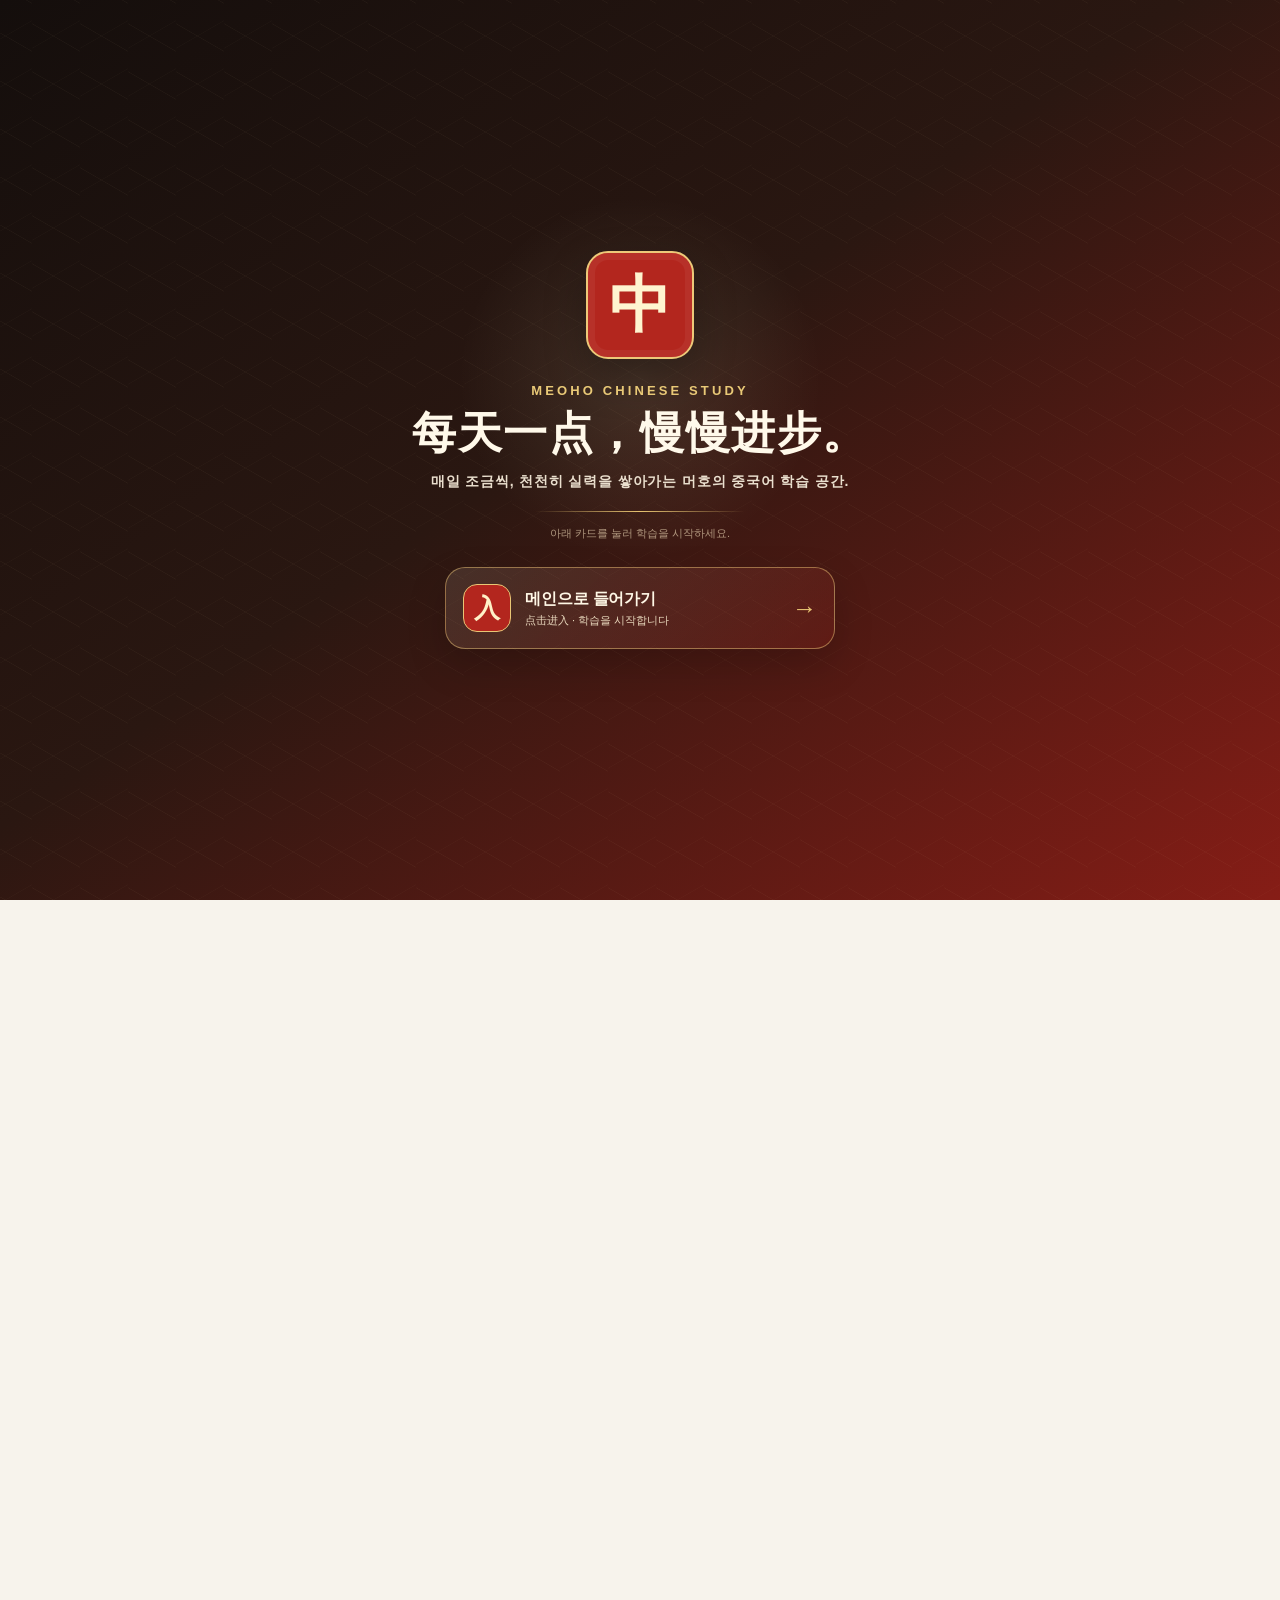
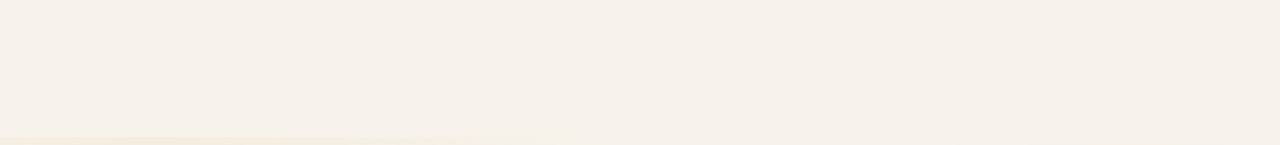
==== index.html @ 30296a80 "Add files via upload" ====
<!DOCTYPE html>
<html lang="ko">
<head>
<meta charset="UTF-8"><meta name="viewport" content="width=device-width,initial-scale=1">
<title>머호의 중국어 공부</title><style>

:root{
  --bg:#f7f8fc;
  --card:#ffffff;
  --text:#191d28;
  --muted:#737b8c;
  --border:#e7eaf1;
  --accent:#4568f2;
  --accent-soft:#eef2ff;
  --shadow:0 16px 45px rgba(34,45,85,.08);
}
*{box-sizing:border-box}
html{scroll-behavior:smooth}
body{
  margin:0;
  font-family:Inter,Pretendard,"Noto Sans KR","Apple SD Gothic Neo",Arial,sans-serif;
  background:var(--bg);
  color:var(--text);
}
a{text-decoration:none;color:inherit}
button,select,input{font:inherit}
button{cursor:pointer}
.shell{max-width:1060px;margin:0 auto;padding:34px 22px 70px}
.topnav{
  display:flex;align-items:center;justify-content:space-between;
  margin-bottom:34px;
}
.brand{
  font-size:18px;font-weight:900;letter-spacing:-.02em;
  display:flex;align-items:center;gap:10px;
}
.brand-mark{
  width:38px;height:38px;border-radius:12px;background:var(--accent);
  color:white;display:flex;align-items:center;justify-content:center;
  font-size:21px;font-weight:900;
}
.nav-home{
  border:1px solid var(--border);background:#fff;padding:10px 14px;border-radius:12px;
  font-weight:700;color:#4e5667;
}
.eyebrow{
  margin:0 0 10px;color:var(--accent);font-weight:900;font-size:12px;letter-spacing:.13em;
}
h1,h2,h3,p{word-break:keep-all}
.page-title{font-size:36px;margin:0 0 8px;letter-spacing:-.04em}
.page-sub{color:var(--muted);margin:0;line-height:1.65}

/* HOME */
.home-shell{min-height:100vh;display:flex;flex-direction:column}
.home-main{flex:1;display:flex;align-items:center}
.hero-wrap{width:100%}
.hero{
  position:relative;overflow:hidden;
  background:linear-gradient(135deg,#151a2d 0%,#25345e 62%,#4568f2 100%);
  color:#fff;border-radius:32px;padding:54px 52px;box-shadow:var(--shadow);
  margin-bottom:22px;
}
.hero:after{
  content:"学";position:absolute;right:38px;bottom:-70px;
  font-size:250px;font-family:serif;font-weight:800;opacity:.08;
}
.hero .eyebrow{color:#bfcaff}
.hero h1{font-size:48px;letter-spacing:-.05em;margin:0 0 16px;position:relative;z-index:1}
.hero p{margin:0;color:#d9def0;font-size:17px;line-height:1.7;position:relative;z-index:1}
.hero-stats{
  margin-top:28px;display:flex;gap:12px;flex-wrap:wrap;position:relative;z-index:1;
}
.stat-pill{
  background:rgba(255,255,255,.11);border:1px solid rgba(255,255,255,.15);
  border-radius:999px;padding:10px 15px;font-size:14px;
}
.stat-pill strong{font-size:16px;margin-right:4px}
.menu-grid{display:grid;grid-template-columns:repeat(2,1fr);gap:16px}
.home-card{
  background:#fff;border:1px solid var(--border);border-radius:24px;
  padding:26px;min-height:220px;display:flex;flex-direction:column;
  box-shadow:0 8px 28px rgba(34,45,85,.045);
  transition:.18s ease;
}
.home-card:hover{transform:translateY(-4px);box-shadow:0 16px 38px rgba(34,45,85,.09);border-color:#dbe1fa}
.card-icon{
  width:54px;height:54px;border-radius:16px;background:var(--accent-soft);
  color:var(--accent);display:flex;align-items:center;justify-content:center;
  font-size:27px;font-weight:900;margin-bottom:22px;
}
.home-card h2{font-size:22px;margin:0 0 9px;letter-spacing:-.03em}
.home-card p{font-size:14px;line-height:1.65;color:var(--muted);margin:0}
.card-foot{margin-top:auto;padding-top:20px;display:flex;align-items:center;justify-content:space-between;font-weight:800}
.card-foot span:last-child{font-size:21px;color:#9ba3b5}

/* STUDY */
.page-head{
  display:flex;justify-content:space-between;gap:18px;align-items:flex-start;margin-bottom:22px;
}
.ghost{border:1px solid var(--border);background:#fff;border-radius:12px;padding:10px 14px;color:#4d5566}
.stats{display:grid;grid-template-columns:repeat(4,1fr);gap:12px;margin-bottom:18px}
.stats div{background:#fff;border:1px solid var(--border);border-radius:17px;padding:18px;text-align:center}
.stats strong{display:block;font-size:25px}.stats span{font-size:13px;color:var(--muted)}
.study-panel{background:#fff;border:1px solid var(--border);border-radius:24px;padding:22px;box-shadow:var(--shadow)}
.topline{display:flex;justify-content:space-between;align-items:center;color:var(--muted);font-size:14px}
.controls{display:flex;gap:10px}
select{border:1px solid var(--border);background:#fff;border-radius:12px;padding:9px 12px;color:#4d5566}
.card{
  min-height:350px;margin:20px 0;background:linear-gradient(180deg,#fbfcff,#f5f7ff);
  border:1px solid #e5e9ff;border-radius:22px;padding:42px 20px;text-align:center;
  display:flex;flex-direction:column;align-items:center;justify-content:center;gap:16px
}
.hanzi{font-size:68px;font-weight:900;letter-spacing:.03em}
.pinyin{font-size:27px;color:var(--accent);font-weight:800}
.meaning{font-size:23px;font-weight:700}
.hidden{visibility:hidden}
.reveal{border:0;background:var(--accent-soft);color:var(--accent);border-radius:999px;padding:9px 15px;font-weight:800}
.voice-hint{font-size:12px;color:var(--muted);margin-top:-8px}
.rating{display:grid;grid-template-columns:repeat(3,1fr);gap:10px;margin-bottom:12px}
.rate{border:0;border-radius:14px;padding:14px;font-weight:900}
.unknown{background:#fff0f0;color:#c74242}.unsure{background:#fff7df;color:#9a6900}.known{background:#eaf8ef;color:#27814a}
.nav{display:grid;grid-template-columns:1fr 1fr;gap:10px}
.nav button{border:1px solid var(--border);background:#fff;border-radius:14px;padding:13px;font-weight:800}
.list-section,.wrong-section{margin-top:28px}
.list-header,.wrong-header{display:flex;justify-content:space-between;align-items:center;gap:16px;margin-bottom:13px}
.list-header h2,.wrong-header h2{margin:0}
.list-header input{width:300px;max-width:100%;border:1px solid var(--border);border-radius:12px;padding:11px 13px;background:#fff}
.word-list{display:grid;grid-template-columns:repeat(2,1fr);gap:10px}
.word-item{background:#fff;border:1px solid var(--border);border-radius:14px;padding:14px 16px;display:grid;grid-template-columns:100px 1fr auto;gap:12px;align-items:center}
.word-item .hz{font-size:22px;font-weight:900}.word-item .py{color:var(--accent);font-size:14px}.word-item .mn{color:#50586a;font-size:14px;margin-top:3px}
.badge{font-size:12px;padding:5px 8px;border-radius:999px;background:#f0f2f6;color:#6e7584}

/* WRONG */
.wrong-section{background:#fff;border:1px solid var(--border);border-radius:22px;padding:22px;box-shadow:var(--shadow)}
.wrong-header p{margin:5px 0 0;color:var(--muted);font-size:14px}
.wrong-count{background:#fff0f0;color:#c74242;border-radius:999px;padding:7px 11px;font-size:13px;font-weight:900}
.wrong-add{display:grid;grid-template-columns:1fr 1fr 1.2fr auto;gap:10px;margin-bottom:16px}
.wrong-add input{border:1px solid var(--border);border-radius:12px;padding:11px 12px;background:#fff;min-width:0}
.wrong-add button{border:0;background:var(--accent);color:#fff;border-radius:12px;padding:11px 14px;font-weight:900}
.wrong-list{display:grid;gap:10px}
.wrong-item{border:1px solid var(--border);border-radius:14px;padding:14px 16px;display:grid;grid-template-columns:110px 1fr auto;gap:12px;align-items:center}
.wrong-item .hz{font-size:24px;font-weight:900}.wrong-item .py{color:var(--accent);font-size:14px;font-weight:800}.wrong-item .mn{color:#50586a;font-size:14px;margin-top:3px}
.wrong-actions{display:flex;gap:8px;flex-wrap:wrap;justify-content:flex-end}
.wrong-actions button{border:1px solid var(--border);background:#fff;border-radius:10px;padding:8px 10px;font-size:13px;font-weight:800}
.wrong-actions .learned{background:#eaf8ef;color:#27814a;border-color:#d6efdf}
.wrong-actions .edit{background:#eef2ff;color:var(--accent);border-color:#dfe5ff}
.wrong-actions .delete{background:#fff0f0;color:#c74242;border-color:#f4dada}
.wrong-empty{text-align:center;color:var(--muted);padding:34px 12px;border:1px dashed var(--border);border-radius:14px}

/* SENTENCE */
.coming{
  background:#fff;border:1px solid var(--border);border-radius:26px;padding:70px 25px;text-align:center;box-shadow:var(--shadow)
}
.coming-icon{width:84px;height:84px;border-radius:24px;background:var(--accent-soft);color:var(--accent);display:flex;align-items:center;justify-content:center;font-size:42px;font-weight:900;margin:0 auto 18px}
.coming h2{font-size:25px;margin:0 0 10px}.coming p{margin:0;color:var(--muted);line-height:1.7}

@media(max-width:760px){
  .shell{padding:22px 14px 50px}
  .hero{padding:38px 26px;border-radius:26px}.hero h1{font-size:38px}
  .menu-grid{grid-template-columns:1fr}
  .home-card{min-height:170px}
  .stats{grid-template-columns:repeat(2,1fr)}
  .page-head{flex-direction:column}
  .topline{align-items:flex-start;flex-direction:column;gap:12px}
  .controls{width:100%}.controls>*{flex:1}
  .hanzi{font-size:54px}.card{min-height:320px}
  .word-list{grid-template-columns:1fr}.word-item{grid-template-columns:88px 1fr auto}
  .list-header{align-items:flex-start;flex-direction:column}.list-header input{width:100%}
  .wrong-add{grid-template-columns:1fr}
  .wrong-item{grid-template-columns:82px 1fr}.wrong-actions{grid-column:1/-1;justify-content:stretch}.wrong-actions button{flex:1}
}


.sentence-tabs{display:flex;gap:10px;margin:22px 0}
.sentence-tab{border:1px solid var(--border);background:#fff;border-radius:14px;padding:12px 18px;font-weight:900;color:#5b6475}
.sentence-tab.active{background:var(--accent);color:white;border-color:var(--accent)}
.sentence-toolbar{display:flex;justify-content:space-between;gap:12px;align-items:center;margin-bottom:14px;flex-wrap:wrap}
.sentence-toolbar .group{display:flex;gap:9px;flex-wrap:wrap}
.sentence-card{background:#fff;border:1px solid var(--border);border-radius:26px;padding:28px;box-shadow:var(--shadow)}
.sentence-meta{display:flex;justify-content:space-between;align-items:center;gap:10px;color:var(--muted);font-size:13px;margin-bottom:24px}
.sentence-badges{display:flex;gap:7px;flex-wrap:wrap}
.sbadge{padding:6px 9px;border-radius:999px;background:#f0f2f6;font-weight:800}
.sentence-cn{font-size:34px;font-weight:900;line-height:1.55;letter-spacing:.01em;text-align:center;margin:34px 0 20px}
.sentence-pinyin{font-size:20px;line-height:1.7;color:var(--accent);font-weight:800;text-align:center;margin:14px 0}
.sentence-meaning{font-size:20px;line-height:1.65;text-align:center;font-weight:700;margin:14px 0}
.sentence-actions{display:flex;justify-content:center;gap:10px;flex-wrap:wrap;margin-top:22px}
.sentence-actions button{border:0;background:var(--accent-soft);color:var(--accent);border-radius:999px;padding:10px 16px;font-weight:900}
.focus-box{margin-top:24px;border-top:1px solid var(--border);padding-top:18px;display:flex;gap:10px;align-items:center;justify-content:center;flex-wrap:wrap}
.focus-box span{font-size:13px;color:var(--muted)}
.focus-word{background:#fff7df;color:#8f6300;padding:7px 11px;border-radius:999px;font-weight:900}
.sentence-rate{display:grid;grid-template-columns:1fr 1fr;gap:10px;margin-top:18px}
.sentence-rate button{border:0;border-radius:14px;padding:13px;font-weight:900}
.snav{display:grid;grid-template-columns:1fr 1fr;gap:10px;margin-top:10px}
.snav button{border:1px solid var(--border);background:#fff;border-radius:14px;padding:13px;font-weight:900}
.progress-track{height:8px;background:#edf0f5;border-radius:999px;overflow:hidden;margin:15px 0 24px}
.progress-bar{height:100%;background:var(--accent);width:0}
.quiz-panel{background:#fff;border:1px solid var(--border);border-radius:26px;padding:28px;box-shadow:var(--shadow)}
.quiz-head{display:flex;justify-content:space-between;gap:12px;align-items:center;margin-bottom:18px}
.quiz-type{font-size:13px;font-weight:900;color:var(--accent);background:var(--accent-soft);padding:7px 10px;border-radius:999px}
.quiz-question{font-size:27px;font-weight:900;line-height:1.55;margin:28px 0;text-align:center}
.quiz-sub{color:var(--muted);text-align:center;margin-top:-14px;margin-bottom:24px}
.options{display:grid;grid-template-columns:1fr 1fr;gap:10px}
.option{border:1px solid var(--border);background:#fff;border-radius:15px;padding:15px;text-align:left;font-weight:800;line-height:1.45}
.option:hover{border-color:#cfd7ff;background:#fafbff}
.option.correct{background:#eaf8ef;border-color:#c9e8d5;color:#247343}
.option.wrong{background:#fff0f0;border-color:#efd1d1;color:#b63b3b}
.quiz-feedback{margin-top:16px;padding:14px 16px;border-radius:14px;background:#f7f8fb;line-height:1.6;display:none}
.quiz-next{width:100%;border:0;background:var(--accent);color:#fff;border-radius:14px;padding:14px;font-weight:900;margin-top:14px;display:none}
.token-bank,.answer-bank{display:flex;gap:8px;flex-wrap:wrap;justify-content:center;min-height:58px;padding:12px;border-radius:15px;border:1px dashed var(--border);margin:12px 0}
.token{border:1px solid var(--border);background:#fff;border-radius:11px;padding:9px 12px;font-weight:900}
.answer-bank{background:#fafbff;border-style:solid}
.quiz-mode-cards{display:grid;grid-template-columns:repeat(4,1fr);gap:10px;margin-bottom:18px}
.quiz-mode-card{border:1px solid var(--border);background:#fff;border-radius:16px;padding:14px;text-align:center;font-weight:900}
.quiz-mode-card.active{border-color:#cbd4ff;background:var(--accent-soft);color:var(--accent)}
.listen-btn{border:0;background:var(--accent);color:#fff;border-radius:999px;padding:12px 18px;font-weight:900;display:block;margin:8px auto 22px}
.hidden-block{display:none!important}
.today-box{margin-top:18px;background:#fff;border:1px solid rgba(255,255,255,.2);background:rgba(255,255,255,.10);border-radius:18px;padding:15px 17px;position:relative;z-index:1}
.today-box .label{font-size:12px;color:#cdd5ff;font-weight:900;margin-bottom:5px}
.today-box .cn{font-size:18px;font-weight:900}
.today-box .ko{font-size:13px;color:#d9def0;margin-top:5px}
@media(max-width:760px){
 .sentence-cn{font-size:27px}.options{grid-template-columns:1fr}.quiz-mode-cards{grid-template-columns:1fr 1fr}
 .sentence-card,.quiz-panel{padding:20px}
}


.today-main-cta{display:flex;align-items:center;justify-content:space-between;gap:16px;margin-top:18px;background:#fff;color:var(--text);border-radius:18px;padding:18px 20px;position:relative;z-index:1;box-shadow:0 10px 28px rgba(0,0,0,.12)}
.today-main-cta .left{display:flex;align-items:center;gap:14px}
.today-main-cta .icon{width:48px;height:48px;border-radius:14px;background:var(--accent-soft);color:var(--accent);display:flex;align-items:center;justify-content:center;font-size:25px;font-weight:900}
.today-main-cta h3{margin:0 0 4px;font-size:18px}.today-main-cta p{margin:0;color:var(--muted);font-size:13px}
.today-main-cta .go{font-size:22px;color:var(--accent);font-weight:900}
@media(max-width:760px){.today-main-cta{align-items:flex-start}.today-main-cta .left{align-items:flex-start}}


/* v16 main study focus */
.today-main-big{
  margin-top:22px;
  padding:25px 26px;
  min-height:112px;
  border-radius:22px;
  display:flex;
  align-items:center;
  justify-content:space-between;
  gap:20px;
}
.today-main-left{display:flex;align-items:center;gap:18px;min-width:0}
.today-main-icon{
  flex:0 0 64px;width:64px;height:64px;border-radius:18px;
  display:flex;align-items:center;justify-content:center;
  background:linear-gradient(135deg,#eef2ff,#dfe7ff);
  color:var(--accent);font-size:32px;font-weight:900
}
.today-main-copy{min-width:0}
.today-main-kicker{display:block;font-size:11px;letter-spacing:.12em;color:var(--accent);font-weight:900;margin-bottom:5px}
.today-main-copy h2{margin:0 0 7px;font-size:23px;letter-spacing:-.03em}
.today-main-copy p{margin:0;color:var(--muted);font-size:14px}
.today-main-right{display:flex;align-items:center;gap:15px}
.today-status-badge{
  white-space:nowrap;padding:8px 11px;border-radius:999px;
  background:#f1f3f8;color:#737b8c;font-size:12px;font-weight:900
}
.today-status-badge.done{background:#eaf8ef;color:#247343}
.today-main-arrow{font-size:27px;color:var(--accent);font-weight:900}

.study-calendar{
  width:100%;max-width:100%;margin:22px 0;
  background:#fff;border:1px solid var(--border);border-radius:24px;
  padding:24px;box-shadow:0 8px 28px rgba(34,45,85,.045)
}
.calendar-head{display:flex;justify-content:space-between;align-items:flex-start;gap:20px;margin-bottom:20px}
.calendar-head .eyebrow{margin-bottom:5px}
.calendar-head h2{margin:0 0 6px;font-size:24px;letter-spacing:-.03em}
.calendar-head p{margin:0;color:var(--muted);font-size:13px}
.calendar-nav{display:flex;align-items:center;gap:10px;white-space:nowrap}
.calendar-nav button{
  width:38px;height:38px;border-radius:11px;border:1px solid var(--border);
  background:#fff;font-weight:900;color:#5b6475
}
.calendar-nav strong{min-width:105px;text-align:center;font-size:16px}
.calendar-week,.calendar-grid{display:grid;grid-template-columns:repeat(7,1fr);gap:8px}
.calendar-week{margin-bottom:8px}
.calendar-week span{text-align:center;font-size:12px;color:var(--muted);font-weight:900;padding:5px 0}
.calendar-day{
  min-height:78px;border:1px solid var(--border);border-radius:13px;
  padding:9px;position:relative;background:#fff
}
.calendar-day.empty{border-color:transparent;background:transparent}
.calendar-day .day-num{font-size:13px;font-weight:900;color:#4e5667}
.calendar-day.today{border:2px solid var(--accent);background:#fafbff}
.calendar-day.done{background:#eef9f2;border-color:#cfead8}
.calendar-day.done .day-num{color:#247343}
.calendar-check{
  position:absolute;left:8px;right:8px;bottom:8px;
  font-size:11px;font-weight:900;color:#247343;
  padding:5px 6px;border-radius:8px;background:#dff4e7;text-align:center
}
.calendar-legend{display:flex;gap:16px;justify-content:flex-end;margin-top:14px;font-size:12px;color:var(--muted)}
.calendar-legend span{display:flex;align-items:center;gap:6px}
.legend-dot{width:10px;height:10px;border-radius:50%;display:inline-block}
.today-dot{border:2px solid var(--accent);background:#fff}
.done-dot{background:#8fd3a7}

@media(max-width:760px){
  .today-main-big{align-items:flex-start;padding:20px}
  .today-main-left{align-items:flex-start}
  .today-main-icon{width:54px;height:54px;flex-basis:54px;font-size:27px}
  .today-main-right{flex-direction:column;align-items:flex-end;gap:8px}
  .today-status-badge{font-size:11px}
  .calendar-head{flex-direction:column}
  .calendar-nav{width:100%;justify-content:space-between}
  .calendar-day{min-height:58px;padding:6px}
  .calendar-check{font-size:9px;left:5px;right:5px;bottom:5px;padding:3px}
}


/* ===== v18 CLEAN HOME LAYOUT ===== */
.home-shell{
  min-height:100vh;
  display:block;
}
.home-main{
  display:block;
  width:100%;
}
.hero-wrap{
  width:100%;
  max-width:900px;
  margin:0 auto;
}
.hero{
  width:100%;
  margin:0 0 20px;
  padding:48px 44px;
  border-radius:30px;
  min-height:auto;
}
.hero h1{
  font-size:46px;
  line-height:1.2;
  margin:0 0 16px;
}
.hero-stats{
  margin-top:26px;
}

/* Today study = one clean large card under hero */
.today-main-cta,
.today-main-big{
  position:relative;
  width:100%;
  min-height:118px;
  margin:0 0 20px;
  padding:24px 26px;
  display:flex;
  align-items:center;
  justify-content:space-between;
  gap:18px;
  border-radius:22px;
  background:#fff;
  color:var(--text);
  border:1px solid var(--border);
  box-shadow:0 10px 30px rgba(34,45,85,.07);
  overflow:visible;
}
.today-main-left{
  display:flex;
  align-items:center;
  gap:18px;
  min-width:0;
}
.today-main-icon{
  flex:0 0 62px;
  width:62px;
  height:62px;
  border-radius:18px;
  display:flex;
  align-items:center;
  justify-content:center;
  background:var(--accent-soft);
  color:var(--accent);
  font-size:31px;
  font-weight:900;
}
.today-main-copy h2{
  margin:0;
  font-size:24px;
  letter-spacing:-.03em;
}
.today-main-copy p,
.today-main-kicker{
  display:none !important;
}
.today-main-right{
  display:flex;
  align-items:center;
  gap:14px;
}
.today-main-arrow{
  font-size:26px;
  color:var(--accent);
  font-weight:900;
}
.today-status-badge{
  padding:8px 11px;
  border-radius:999px;
  background:#f1f3f8;
  color:#737b8c;
  font-size:12px;
  font-weight:900;
  white-space:nowrap;
}
.today-status-badge.done{
  background:#eaf8ef;
  color:#247343;
}

/* Hover tooltip */
.today-main-cta::after{
  content:"단어 30문제 + HSK 20문제 · 오늘 총 50문제";
  position:absolute;
  left:50%;
  bottom:-48px;
  transform:translateX(-50%) translateY(-4px);
  width:max-content;
  max-width:calc(100vw - 40px);
  padding:10px 14px;
  border-radius:12px;
  background:#151a2d;
  color:#fff;
  font-size:13px;
  font-weight:800;
  line-height:1.4;
  opacity:0;
  pointer-events:none;
  transition:opacity .15s ease, transform .15s ease;
  z-index:30;
  box-shadow:0 10px 25px rgba(0,0,0,.18);
}
.today-main-cta::before{
  content:"";
  position:absolute;
  left:50%;
  bottom:-10px;
  transform:translateX(-50%);
  border-left:7px solid transparent;
  border-right:7px solid transparent;
  border-bottom:7px solid #151a2d;
  opacity:0;
  transition:opacity .15s ease;
  z-index:31;
}
.today-main-cta:hover::after,
.today-main-cta:hover::before{
  opacity:1;
}
.today-main-cta:hover::after{
  transform:translateX(-50%) translateY(0);
}

/* Calendar stacked full-width */
.study-calendar{
  width:100%;
  margin:0 0 20px;
  padding:24px;
  border-radius:24px;
  background:#fff;
  border:1px solid var(--border);
  box-shadow:0 8px 28px rgba(34,45,85,.045);
}
.calendar-head{
  display:flex;
  align-items:flex-start;
  justify-content:space-between;
  gap:18px;
  margin-bottom:20px;
}
.calendar-head h2{
  font-size:23px;
}
.calendar-grid,
.calendar-week{
  grid-template-columns:repeat(7,minmax(0,1fr));
  gap:8px;
}
.calendar-day{
  min-width:0;
  min-height:74px;
}

/* Lower menu: three equal cards */
.menu-grid{
  width:100%;
  display:grid;
  grid-template-columns:repeat(2,minmax(0,1fr));
  gap:16px;
}
.home-card{
  min-width:0;
  min-height:210px;
  width:100%;
}

/* Ensure nothing floats horizontally */
.hero,
.today-main-cta,
.study-calendar,
.menu-grid{
  float:none !important;
  position:relative;
  left:auto;
  right:auto;
  top:auto;
}

@media(max-width:760px){
  .hero-wrap{max-width:100%}
  .hero{
    padding:36px 24px;
    border-radius:24px;
  }
  .hero h1{font-size:36px}
  .today-main-cta,
  .today-main-big{
    min-height:100px;
    padding:20px;
  }
  .today-main-left{gap:14px}
  .today-main-icon{
    flex-basis:52px;
    width:52px;
    height:52px;
    font-size:26px;
  }
  .today-main-copy h2{font-size:21px}
  .today-main-right{
    flex-direction:row;
    align-items:center;
  }
  .today-status-badge{display:none}
  .today-main-cta::after{
    display:none;
  }
  .today-main-cta::before{
    display:none;
  }
  .calendar-head{
    flex-direction:column;
  }
  .calendar-nav{
    width:100%;
    justify-content:space-between;
  }
  .calendar-day{
    min-height:58px;
    padding:6px;
  }
  .menu-grid{
    grid-template-columns:1fr;
  }
  .home-card{
    min-height:170px;
  }
}


/* v19 Today study as main */
.hero{
  margin-bottom:16px;
}
.today-main-cta,
.today-main-big{
  min-height:150px;
  padding:30px 32px;
  border:2px solid #dbe3ff;
  box-shadow:0 18px 44px rgba(45,72,170,.12);
}
.today-main-icon{
  width:74px;height:74px;flex-basis:74px;
  font-size:36px;border-radius:21px;
}
.today-main-copy h2{
  font-size:30px;
}
.today-main-right .today-main-arrow{
  font-size:32px;
}
.menu-grid{
  margin-top:0;
}
.study-calendar{
  margin-top:0;
}
@media(max-width:760px){
  .today-main-cta,.today-main-big{min-height:120px;padding:22px}
  .today-main-icon{width:58px;height:58px;flex-basis:58px;font-size:28px}
  .today-main-copy h2{font-size:24px}
}


/* ===== v20 CALENDAR POLISH ===== */
.study-calendar{
  margin:24px 0 0 !important;
  padding:20px !important;
  border-radius:20px !important;
  box-shadow:0 6px 20px rgba(34,45,85,.04) !important;
}
.calendar-head{
  margin-bottom:14px !important;
  align-items:center !important;
}
.calendar-head .eyebrow{
  margin-bottom:3px !important;
  font-size:10px !important;
}
.calendar-head h2{
  margin:0 0 3px !important;
  font-size:20px !important;
}
.calendar-head p{
  font-size:12px !important;
}
.calendar-nav button{
  width:34px !important;
  height:34px !important;
}
.calendar-nav strong{
  font-size:14px !important;
  min-width:94px !important;
}
.calendar-week{
  margin-bottom:6px !important;
  gap:6px !important;
}
.calendar-week span{
  font-size:11px !important;
  padding:3px 0 !important;
}
.calendar-grid{
  gap:6px !important;
}
.calendar-day{
  min-height:52px !important;
  padding:7px !important;
  border-radius:11px !important;
}
.calendar-day .day-num{
  font-size:12px !important;
}
.calendar-day.today{
  border:2px solid var(--accent) !important;
  background:#f7f9ff !important;
}
.calendar-day.done{
  background:linear-gradient(135deg,#25a35a,#3cc779) !important;
  border:1px solid #20914f !important;
  box-shadow:0 6px 14px rgba(37,163,90,.24) !important;
}
.calendar-day.done .day-num{
  color:#fff !important;
  font-weight:900 !important;
}
.calendar-check{
  left:6px !important;
  right:6px !important;
  bottom:6px !important;
  padding:4px 5px !important;
  background:rgba(255,255,255,.94) !important;
  color:#168044 !important;
  font-size:10px !important;
  border-radius:7px !important;
  box-shadow:0 2px 6px rgba(0,0,0,.08) !important;
}
.calendar-day.today.done{
  outline:3px solid #b9c8ff !important;
  outline-offset:2px !important;
}
.calendar-legend{
  margin-top:10px !important;
  font-size:11px !important;
}
.done-dot{
  background:#25a35a !important;
  box-shadow:0 0 0 3px rgba(37,163,90,.13) !important;
}

@media(max-width:760px){
  .study-calendar{padding:16px !important}
  .calendar-day{min-height:46px !important;padding:5px !important}
  .calendar-check{font-size:8px !important;left:4px !important;right:4px !important;bottom:4px !important;padding:3px !important}
}


/* ===== v21 LIVE STUDY STATS ===== */
.monthly-stats .stat-pill{
  display:flex;
  align-items:baseline;
  gap:5px;
  padding:10px 15px;
}
.monthly-stats .stat-pill strong{
  font-size:20px;
  margin:0;
}
.monthly-stats .stat-pill span{
  font-size:12px;
  color:#dce2f4;
  font-weight:700;
}
.resume-note{
  display:block;
  margin-top:6px;
  font-size:12px;
  color:var(--accent);
  font-weight:900;
}


/* ===== v30 Chinese-inspired theme ===== */
:root{
  --cn-red:#b3261e;
  --cn-red-dark:#75140f;
  --cn-red-soft:#fff2ef;
  --cn-gold:#d6a84b;
  --cn-gold-soft:#f7e7bd;
  --cn-ink:#17191f;
  --cn-paper:#fbf7ef;
}
body{
  background:
    radial-gradient(circle at 12% 8%, rgba(214,168,75,.10), transparent 25%),
    radial-gradient(circle at 88% 22%, rgba(179,38,30,.07), transparent 24%),
    #f7f3ec !important;
  color:var(--cn-ink);
}
.brand-mark{
  background:linear-gradient(145deg,var(--cn-red),#d74732) !important;
  box-shadow:0 7px 18px rgba(179,38,30,.24);
}
.brand{
  color:#211b18 !important;
}
.hero{
  position:relative;
  overflow:hidden;
  background:
    linear-gradient(125deg,#17191f 0%,#252018 48%,#7e1b14 100%) !important;
  border:1px solid rgba(214,168,75,.28);
  box-shadow:0 18px 44px rgba(54,26,14,.16) !important;
}
.hero::before{
  content:"";
  position:absolute;
  inset:0;
  pointer-events:none;
  opacity:.16;
  background-image:
    linear-gradient(30deg, transparent 48%, rgba(255,255,255,.17) 49%, transparent 50%),
    linear-gradient(150deg, transparent 48%, rgba(255,255,255,.11) 49%, transparent 50%);
  background-size:36px 36px;
}
.hero::after{
  content:"福";
  position:absolute;
  right:34px;
  bottom:-34px;
  font-size:200px;
  line-height:1;
  color:rgba(214,168,75,.11);
  font-family:"KaiTi","STKaiti","SimSun",serif;
  transform:rotate(-6deg);
}
.hero>*{position:relative;z-index:1}
.hero .eyebrow{
  color:#f1cf82 !important;
}
.hero h1{
  font-family:"KaiTi","STKaiti","SimSun",serif;
  letter-spacing:.01em;
}
.hero-stats .stat-pill{
  border:1px solid rgba(214,168,75,.36) !important;
  background:rgba(255,250,238,.08) !important;
}
.hero-stats .stat-pill strong{
  color:#fff3cf !important;
}
.hero-stats .stat-pill span{
  color:#f4e8cf !important;
}
.today-main-cta,
.today-main-big{
  border-color:#eadcc5 !important;
  background:linear-gradient(180deg,#fffdf8,#fbf4e8) !important;
  box-shadow:0 14px 34px rgba(77,43,22,.09) !important;
}
.today-main-icon{
  background:linear-gradient(145deg,#fff0e9,#f8dfcf) !important;
  color:var(--cn-red) !important;
  border:1px solid #efcab7;
}
.today-main-copy h2{
  color:#271b16 !important;
}
.today-status-badge{
  background:#f5e9d8 !important;
  color:#795f43 !important;
}
.today-status-badge.done{
  background:#e9f6ec !important;
  color:#237142 !important;
}
.today-main-arrow{
  color:var(--cn-red) !important;
}
.today-main-cta::after{
  background:#2b211c !important;
}
.today-main-cta::before{
  border-bottom-color:#2b211c !important;
}
.home-card{
  border-color:#eadfce !important;
  background:linear-gradient(180deg,#fffdfa,#faf4ea) !important;
}
.home-card:hover{
  transform:translateY(-4px);
  box-shadow:0 16px 34px rgba(78,44,24,.12) !important;
  border-color:#d9b477 !important;
}
.card-icon{
  background:#fff0ea !important;
  color:var(--cn-red) !important;
  border:1px solid #efd1c0;
}
.card-foot{
  color:var(--cn-red) !important;
}
.study-calendar{
  background:#fffdf9 !important;
  border-color:#e7dac6 !important;
}
.calendar-head .eyebrow{
  color:#9b6c31 !important;
}
.calendar-day.today{
  border-color:var(--cn-red) !important;
  background:#fff3ef !important;
}
.calendar-day.done{
  background:linear-gradient(135deg,#9f261d,#c73a2d) !important;
  border-color:#862019 !important;
  box-shadow:0 6px 14px rgba(159,38,29,.24) !important;
}
.calendar-check{
  color:#8a1d16 !important;
}
.done-dot{
  background:#b3261e !important;
}
.nav-home,.ghost{
  border-color:#e6d8c4 !important;
  background:#fffaf2 !important;
}
.nav-home:hover,.ghost:hover{
  border-color:#c9954c !important;
  color:#8f251d !important;
}

/* ===== Intro splash ===== */
.intro-splash{
  position:fixed;
  inset:0;
  z-index:9999;
  display:flex;
  align-items:center;
  justify-content:center;
  background:
    radial-gradient(circle at 50% 42%, rgba(255,235,191,.12), transparent 22%),
    linear-gradient(145deg,#140e0c 0%,#2a1711 46%,#861d16 100%);
  color:#fff;
  overflow:hidden;
  transition:opacity .55s ease,visibility .55s ease;
}
.intro-splash.hide{
  opacity:0;
  visibility:hidden;
  pointer-events:none;
}
.intro-splash::before{
  content:"";
  position:absolute;
  inset:-20%;
  opacity:.13;
  background-image:
    linear-gradient(30deg, transparent 47%, rgba(255,230,175,.35) 48%, transparent 49%),
    linear-gradient(150deg, transparent 47%, rgba(255,230,175,.22) 48%, transparent 49%);
  background-size:48px 48px;
  animation:introPattern 8s linear infinite;
}
.intro-inner{
  position:relative;
  z-index:1;
  text-align:center;
  padding:30px;
}
.intro-seal{
  width:108px;
  height:108px;
  margin:0 auto 24px;
  display:flex;
  align-items:center;
  justify-content:center;
  border-radius:22px;
  background:#b3261e;
  border:2px solid #edc979;
  box-shadow:0 18px 42px rgba(0,0,0,.28), inset 0 0 0 7px rgba(255,255,255,.05);
  color:#fff4d0;
  font-family:"KaiTi","STKaiti","SimSun",serif;
  font-size:62px;
  font-weight:900;
  transform:scale(.42) rotate(-12deg);
  opacity:0;
  animation:sealStamp .72s cubic-bezier(.16,.9,.28,1.2) .08s forwards;
}
.intro-kicker{
  margin:0 0 10px;
  color:#e9c977;
  font-size:13px;
  font-weight:900;
  letter-spacing:.24em;
  opacity:0;
  transform:translateY(10px);
  animation:introRise .5s ease .58s forwards;
}
.intro-title{
  margin:0;
  font-family:"KaiTi","STKaiti","SimSun",serif;
  font-size:42px;
  font-weight:900;
  letter-spacing:.04em;
  color:#fff9ea;
  opacity:0;
  transform:translateY(14px);
  animation:introRise .55s ease .78s forwards;
}
.intro-line{
  width:0;
  height:1px;
  margin:18px auto 14px;
  background:linear-gradient(90deg,transparent,#e6c371,transparent);
  animation:introLine .55s ease 1.02s forwards;
}
.intro-sub{
  margin:0;
  color:#ecdcc8;
  font-size:13px;
  letter-spacing:.06em;
  opacity:0;
  animation:introFade .5s ease 1.12s forwards;
}
@keyframes sealStamp{
  0%{opacity:0;transform:scale(.42) rotate(-12deg)}
  60%{opacity:1;transform:scale(1.09) rotate(2deg)}
  100%{opacity:1;transform:scale(1) rotate(0)}
}
@keyframes introRise{to{opacity:1;transform:translateY(0)}}
@keyframes introLine{to{width:210px}}
@keyframes introFade{to{opacity:1}}
@keyframes introPattern{to{transform:translate3d(48px,0,0)}}

html.play-intro .home-shell{opacity:0;transform:translateY(8px)}
.home-shell.intro-hidden{
  opacity:0;
  transform:translateY(8px);
}
.home-shell.intro-show{
  animation:homeReveal .62s ease both;
}
@keyframes homeReveal{
  from{opacity:0;transform:translateY(10px)}
  to{opacity:1;transform:translateY(0)}
}

@media(max-width:760px){
  .hero::after{font-size:128px;right:12px;bottom:-16px}
  .intro-seal{width:88px;height:88px;font-size:50px}
  .intro-title{font-size:34px}
}
@media(prefers-reduced-motion:reduce){
  .intro-splash::before,.intro-seal,.intro-kicker,.intro-title,.intro-line,.intro-sub,.home-shell.intro-show{
    animation:none !important;
  }
}


/* ===== v31 5-second intro + audio controls + page motion ===== */
.intro-audio{
  position:absolute;
  top:24px;
  right:26px;
  z-index:5;
  display:flex;
  align-items:center;
  gap:10px;
  padding:8px 11px;
  border:1px solid rgba(239,201,121,.34);
  border-radius:999px;
  background:rgba(21,13,10,.38);
  backdrop-filter:blur(10px);
}
.audio-icon-btn{
  width:34px;
  height:34px;
  border:0;
  border-radius:50%;
  display:flex;
  align-items:center;
  justify-content:center;
  background:rgba(255,255,255,.1);
  color:#fff5dc;
  cursor:pointer;
  font-size:16px;
}
.audio-volume-wrap{
  display:flex;
  align-items:center;
  gap:8px;
  color:#ecd9b5;
  font-size:10px;
  font-weight:900;
  letter-spacing:.08em;
}
.audio-volume-wrap input{
  width:94px;
  accent-color:#e4bd67;
  cursor:pointer;
}
.intro-sound-hint{
  margin:14px 0 0;
  color:rgba(245,225,189,.62);
  font-size:11px;
  opacity:0;
  animation:introFade .55s ease 1.5s forwards;
}

/* Longer cinematic intro */
.intro-seal{animation-delay:.2s!important;animation-duration:.95s!important}
.intro-kicker{animation-delay:1.15s!important;animation-duration:.7s!important}
.intro-title{animation-delay:1.8s!important;animation-duration:.8s!important}
.intro-line{animation-delay:2.55s!important;animation-duration:.8s!important}
.intro-sub{animation-delay:3.05s!important;animation-duration:.7s!important}

/* Main page cinematic reveal */
.home-shell.page-cinematic .topnav,
.home-shell.page-cinematic .hero,
.home-shell.page-cinematic .today-main-cta,
.home-shell.page-cinematic .menu-grid .home-card,
.home-shell.page-cinematic .study-calendar{
  opacity:0;
  transform:translateY(22px) scale(.985);
}
.home-shell.page-cinematic.reveal .topnav{
  animation:mainRise .55s cubic-bezier(.2,.75,.25,1) .06s forwards;
}
.home-shell.page-cinematic.reveal .hero{
  animation:mainRise .72s cubic-bezier(.2,.75,.25,1) .20s forwards;
}
.home-shell.page-cinematic.reveal .today-main-cta{
  animation:mainRise .64s cubic-bezier(.2,.75,.25,1) .48s forwards;
}
.home-shell.page-cinematic.reveal .menu-grid .home-card:nth-child(1){
  animation:mainRise .58s cubic-bezier(.2,.75,.25,1) .68s forwards;
}
.home-shell.page-cinematic.reveal .menu-grid .home-card:nth-child(2){
  animation:mainRise .58s cubic-bezier(.2,.75,.25,1) .78s forwards;
}
.home-shell.page-cinematic.reveal .menu-grid .home-card:nth-child(3){
  animation:mainRise .58s cubic-bezier(.2,.75,.25,1) .88s forwards;
}
.home-shell.page-cinematic.reveal .menu-grid .home-card:nth-child(4){
  animation:mainRise .58s cubic-bezier(.2,.75,.25,1) .98s forwards;
}
.home-shell.page-cinematic.reveal .study-calendar{
  animation:mainRise .65s cubic-bezier(.2,.75,.25,1) 1.10s forwards;
}
@keyframes mainRise{
  from{opacity:0;transform:translateY(22px) scale(.985)}
  to{opacity:1;transform:translateY(0) scale(1)}
}

/* subtle living hero */
.home-shell.page-cinematic.reveal .hero::after{
  animation:fuFloat 5.5s ease-in-out infinite alternate;
}
@keyframes fuFloat{
  from{transform:rotate(-6deg) translateY(0)}
  to{transform:rotate(-4deg) translateY(-8px)}
}

/* click feedback only on home action cards */
.home-click-target{
  transition:transform .11s ease,filter .11s ease,box-shadow .18s ease!important;
}
.home-click-target.clicking{
  transform:scale(.975)!important;
  filter:brightness(.97);
}

@media(max-width:760px){
  .intro-audio{top:14px;right:14px;padding:6px 8px}
  .audio-volume-wrap input{width:70px}
  .intro-sound-hint{font-size:10px}
}
@media(prefers-reduced-motion:reduce){
  .home-shell.page-cinematic .topnav,
  .home-shell.page-cinematic .hero,
  .home-shell.page-cinematic .today-main-cta,
  .home-shell.page-cinematic .menu-grid .home-card,
  .home-shell.page-cinematic .study-calendar{
    opacity:1!important;
    transform:none!important;
    animation:none!important;
  }
}


/* ===== v32 scroll + BGM usability fixes ===== */
html,body{scroll-behavior:auto!important}
.global-sound-panel{
  position:fixed;
  top:18px;
  right:22px;
  z-index:10020;
  display:flex;
  align-items:center;
  gap:8px;
  padding:7px 10px;
  border:1px solid rgba(214,168,75,.42);
  border-radius:999px;
  background:rgba(29,20,16,.80);
  box-shadow:0 8px 24px rgba(0,0,0,.16);
  backdrop-filter:blur(12px);
  transition:background .3s ease,border-color .3s ease,box-shadow .3s ease;
}
body:not(:has(.intro-splash)) .global-sound-panel,
.intro-splash.hide ~ .global-sound-panel{
  background:rgba(255,250,242,.94);
  border-color:#dec79b;
  box-shadow:0 8px 22px rgba(80,47,24,.11);
}
.bgm-start-btn{
  border:0;
  border-radius:999px;
  padding:8px 12px;
  cursor:pointer;
  background:#b3261e;
  color:#fff7e6;
  font-size:11px;
  font-weight:900;
  letter-spacing:.02em;
  white-space:nowrap;
}
.bgm-start-btn.playing{
  display:none;
}
.global-sound-panel .audio-icon-btn{
  flex:0 0 auto;
}
.global-sound-panel .audio-volume-wrap{
  display:flex;
}
@media(max-width:680px){
  .global-sound-panel{top:10px;right:10px;padding:6px 8px}
  .global-sound-panel .audio-volume-wrap span{display:none}
  .global-sound-panel .audio-volume-wrap input{width:64px}
  .bgm-start-btn{padding:7px 9px}
}


/* ===== v33 click-to-enter + BGM default ON ===== */
.bgm-start-btn{display:none!important}
.intro-splash{
  cursor:pointer;
}
.intro-splash::after{
  content:"화면을 클릭해서 시작";
  position:absolute;
  left:50%;
  bottom:34px;
  transform:translateX(-50%);
  z-index:4;
  padding:9px 15px;
  border-radius:999px;
  border:1px solid rgba(239,201,121,.34);
  background:rgba(20,12,9,.28);
  color:rgba(255,241,211,.82);
  font-size:11px;
  font-weight:900;
  letter-spacing:.08em;
  backdrop-filter:blur(8px);
  animation:introFade .5s ease 1.5s both;
}
@media(max-width:680px){
  .intro-splash::after{bottom:24px;font-size:10px}
}


/* ===== v34 manual enter card ===== */
.intro-splash::after{display:none!important}
.intro-splash{cursor:default!important}
.intro-enter-wrap{
  margin-top:26px;
  opacity:0;
  transform:translateY(12px);
  animation:introRise .6s ease 3.35s forwards;
}
.intro-enter-card{
  width:min(390px,82vw);
  margin:0 auto;
  display:flex;
  align-items:center;
  gap:14px;
  padding:16px 17px;
  border:1px solid rgba(239,201,121,.48);
  border-radius:20px;
  background:
    linear-gradient(135deg,rgba(255,247,226,.11),rgba(179,38,30,.16));
  color:#fff7e6;
  box-shadow:0 16px 38px rgba(0,0,0,.18);
  backdrop-filter:blur(12px);
  cursor:pointer;
  text-align:left;
  transition:transform .16s ease,background .16s ease,border-color .16s ease;
}
.intro-enter-card:hover{
  transform:translateY(-3px);
  border-color:rgba(239,201,121,.78);
  background:
    linear-gradient(135deg,rgba(255,247,226,.16),rgba(179,38,30,.24));
}
.intro-enter-card:active{transform:scale(.985)}
.intro-enter-icon{
  width:48px;height:48px;flex:0 0 auto;
  display:flex;align-items:center;justify-content:center;
  border-radius:14px;
  background:#b3261e;
  border:1px solid #e8c675;
  color:#fff1c8;
  font-family:"KaiTi","STKaiti","SimSun",serif;
  font-size:26px;
  font-weight:900;
}
.intro-enter-copy{display:flex;flex-direction:column;gap:3px;min-width:0;flex:1}
.intro-enter-copy strong{font-size:16px;letter-spacing:-.01em}
.intro-enter-copy small{font-size:11px;color:#e9d8bd}
.intro-enter-arrow{font-size:25px;color:#e8c675;font-weight:900}


/* ===== v35 intro structure hardening ===== */
.intro-splash{pointer-events:auto!important;z-index:9999!important}
.intro-inner{display:block!important;position:relative!important;z-index:2!important}
.intro-enter-card{position:relative;z-index:3}
.home-shell.intro-hidden{opacity:0!important;visibility:hidden!important;pointer-events:none!important}
.home-shell.page-cinematic{visibility:visible!important;pointer-events:auto!important}
.intro-enter-wrap{animation-delay:2.4s!important}
.intro-sound-hint{animation-delay:1.9s!important}


/* ===== v36 robust intro + audible BGM ===== */

/* Intro is a true modal. Main page cannot receive pointer/focus until entry. */
html.play-intro,
html.play-intro body{
  overflow:hidden !important;
}
html.play-intro .home-shell{
  pointer-events:none !important;
  user-select:none !important;
}
#introSplash{
  position:fixed !important;
  inset:0 !important;
  z-index:20000 !important;
  display:flex !important;
  align-items:center !important;
  justify-content:center !important;
  pointer-events:auto !important;
}
#globalSoundPanel{
  z-index:21000 !important;
}

/* Do not let OS/browser reduced-motion settings leave the intro invisible. */
.intro-inner{
  display:block !important;
  position:relative !important;
  z-index:3 !important;
  opacity:1 !important;
  visibility:visible !important;
}
.intro-seal,
.intro-kicker,
.intro-title,
.intro-line,
.intro-sub,
.intro-sound-hint,
.intro-enter-wrap{
  visibility:visible !important;
}

/* Rebuild the intro timing without relying on an opacity:0 base state. */
.intro-seal{
  opacity:1 !important;
  transform:none !important;
  animation:v36Seal .78s cubic-bezier(.16,.9,.28,1.15) .10s both !important;
}
.intro-kicker{
  opacity:1 !important;
  transform:none !important;
  animation:v36Rise .48s ease .48s both !important;
}
.intro-title{
  opacity:1 !important;
  transform:none !important;
  animation:v36Rise .58s ease .72s both !important;
}
.intro-line{
  opacity:1 !important;
  width:210px !important;
  transform-origin:center !important;
  animation:v36Line .48s ease 1.02s both !important;
}
.intro-sub{
  opacity:1 !important;
  animation:v36Fade .42s ease 1.18s both !important;
}
.intro-sound-hint{
  opacity:1 !important;
  animation:v36Fade .42s ease 1.32s both !important;
}
.intro-enter-wrap{
  opacity:1 !important;
  transform:none !important;
  animation:v36Rise .55s ease 1.48s both !important;
}

@keyframes v36Seal{
  from{opacity:0;transform:scale(.55) rotate(-9deg)}
  70%{opacity:1;transform:scale(1.06) rotate(1deg)}
  to{opacity:1;transform:scale(1) rotate(0)}
}
@keyframes v36Rise{
  from{opacity:0;transform:translateY(14px)}
  to{opacity:1;transform:translateY(0)}
}
@keyframes v36Line{
  from{opacity:0;transform:scaleX(.05)}
  to{opacity:1;transform:scaleX(1)}
}
@keyframes v36Fade{
  from{opacity:0}
  to{opacity:1}
}

@media(prefers-reduced-motion:reduce){
  .intro-seal,
  .intro-kicker,
  .intro-title,
  .intro-line,
  .intro-sub,
  .intro-sound-hint,
  .intro-enter-wrap{
    opacity:1 !important;
    transform:none !important;
    animation:none !important;
  }
  .intro-line{width:210px !important}
}

/* Keep the enter card obvious and always usable. */
.intro-enter-card{
  position:relative !important;
  z-index:5 !important;
  pointer-events:auto !important;
  min-height:78px;
}
.intro-enter-card:focus-visible{
  outline:3px solid #f0ca74;
  outline-offset:4px;
}

/* Sound panel remains available after entering main. */
.global-sound-panel{
  pointer-events:auto !important;
}


/* ===== v37 cleaner main hero ===== */
.hero{
  min-height:auto !important;
  padding:34px 38px 30px !important;
  display:block !important;
}
.hero .eyebrow{
  margin-bottom:9px !important;
}
.hero-mini-title{
  margin:0 0 6px !important;
  font-size:31px !important;
  line-height:1.18 !important;
  font-family:inherit !important;
  font-weight:900 !important;
  letter-spacing:-.035em !important;
  color:#fffaf0 !important;
}
.hero-mini-sub{
  margin:0 0 22px !important;
  color:#dfd5c8 !important;
  font-size:13px !important;
  font-weight:700 !important;
}
.hero-stats{
  margin-top:0 !important;
  display:flex !important;
  gap:10px !important;
  flex-wrap:wrap !important;
}
.hero-stats .stat-pill{
  min-width:0 !important;
  padding:11px 15px !important;
  border-radius:15px !important;
}
.hero::after{
  font-size:150px !important;
  right:26px !important;
  bottom:-24px !important;
}
@media(max-width:760px){
  .hero{
    padding:28px 24px 25px !important;
  }
  .hero-mini-title{
    font-size:27px !important;
  }
  .hero-mini-sub{
    margin-bottom:18px !important;
  }
}


/* ===== v39 intro copy restored / main copy differentiated ===== */
.intro-title{
  margin:0 !important;
  font-size:44px !important;
  line-height:1.18 !important;
  letter-spacing:.035em !important;
  color:#fff9ea !important;
}
.intro-sub{
  margin:14px 0 0 !important;
  color:#eadfce !important;
  font-size:14px !important;
  font-weight:700 !important;
}
.intro-line{
  margin-top:20px !important;
}
.main-study-title{
  margin:7px 0 7px !important;
  font-size:34px !important;
  line-height:1.22 !important;
  font-family:"KaiTi","STKaiti","SimSun",serif !important;
  color:#fff9ea !important;
  letter-spacing:.015em !important;
}
.main-study-sub{
  margin:0 0 22px !important;
  color:#ded3c4 !important;
  font-size:13px !important;
  font-weight:700 !important;
}
@media(max-width:760px){
  .intro-title{font-size:34px !important}
  .intro-sub{font-size:12px !important}
  .main-study-title{font-size:28px !important}
}


/* ===== v40 calendar-first dashboard ===== */
.dashboard-stack{
  display:flex;
  flex-direction:column;
  gap:20px;
  width:100%;
  max-width:980px;
  margin:0 auto;
}

/* Remove the old hero visually/structurally from the main dashboard */
.hero,.hero-wrap{display:none!important}

/* Progress summary integrated above the calendar */
.calendar-feature{
  order:1;
  padding:0 !important;
  overflow:hidden;
  border-radius:26px !important;
  background:linear-gradient(180deg,#fffdf9,#fbf5eb) !important;
  box-shadow:0 18px 42px rgba(80,47,24,.10) !important;
}
.progress-summary{
  padding:25px 28px 22px;
  background:
    radial-gradient(circle at 90% 0%,rgba(214,168,75,.14),transparent 30%),
    linear-gradient(135deg,#211a16 0%,#3a2019 52%,#8d2119 100%);
  color:#fff;
}
.progress-summary-head{
  display:flex;
  align-items:flex-end;
  justify-content:space-between;
  gap:16px;
  margin-bottom:18px;
}
.progress-summary-head .eyebrow{
  margin:0 0 5px;
  color:#e9c978 !important;
  font-size:10px;
  letter-spacing:.18em;
  font-weight:900;
}
.progress-summary-head h2{
  margin:0;
  color:#fff8e9;
  font-size:22px;
  letter-spacing:-.03em;
}
.progress-summary-note{
  color:#d9c8b6;
  font-size:12px;
  font-weight:700;
}
.progress-summary-grid{
  display:grid;
  grid-template-columns:repeat(3,1fr);
  gap:12px;
}
.progress-stat{
  display:flex;
  align-items:center;
  gap:12px;
  min-height:82px;
  padding:14px 15px;
  border-radius:17px;
  border:1px solid rgba(232,198,117,.30);
  background:rgba(255,250,238,.07);
  backdrop-filter:blur(5px);
}
.progress-stat-icon{
  width:42px;
  height:42px;
  flex:0 0 42px;
  display:flex;
  align-items:center;
  justify-content:center;
  border-radius:13px;
  background:rgba(179,38,30,.55);
  border:1px solid rgba(239,201,121,.36);
  color:#ffe9b0;
  font-family:"KaiTi","STKaiti","SimSun",serif;
  font-size:19px;
  font-weight:900;
}
.progress-stat div{
  display:flex;
  flex-direction:column;
  min-width:0;
}
.progress-stat strong{
  color:#fff8e8;
  font-size:25px;
  line-height:1;
  font-weight:950;
}
.progress-stat div span{
  margin-top:6px;
  color:#e6d9c8;
  font-size:11px;
  font-weight:800;
}
.calendar-divider{
  height:1px;
  background:#eadbc4;
}
.calendar-feature .calendar-head{
  padding:22px 28px 0;
}
.calendar-feature .calendar-week,
.calendar-feature .calendar-grid{
  margin-left:28px;
  margin-right:28px;
}
.calendar-feature .calendar-legend{
  padding:0 28px 22px;
}

/* Today's study becomes the visual centerpiece */
.today-feature-card{
  order:2;
  position:relative !important;
  min-height:210px;
  overflow:hidden;
  padding:28px 30px !important;
  border-radius:28px !important;
  border:1px solid rgba(214,168,75,.45) !important;
  background:
    radial-gradient(circle at 82% 24%,rgba(239,201,121,.18),transparent 26%),
    linear-gradient(135deg,#231914 0%,#5d2019 54%,#b32d22 100%) !important;
  color:#fff !important;
  box-shadow:0 22px 54px rgba(108,37,25,.20) !important;
}
.today-feature-card::before{
  content:"今";
  position:absolute;
  right:42px;
  bottom:-42px;
  font-family:"KaiTi","STKaiti","SimSun",serif;
  font-size:210px;
  line-height:1;
  color:rgba(255,231,178,.08);
  pointer-events:none;
}
.today-feature-card::after{
  display:none !important;
}
.today-feature-glow{
  position:absolute;
  width:240px;
  height:240px;
  right:-70px;
  top:-90px;
  border-radius:50%;
  background:radial-gradient(circle,rgba(255,223,153,.18),transparent 68%);
  pointer-events:none;
}
.today-feature-card .today-main-left,
.today-feature-card .today-main-right{
  position:relative;
  z-index:2;
}
.today-feature-card .today-main-left{
  align-items:flex-start;
  gap:20px;
}
.today-feature-card .today-main-icon{
  width:70px !important;
  height:70px !important;
  flex:0 0 70px !important;
  border-radius:20px !important;
  background:linear-gradient(145deg,#b3261e,#d74b38) !important;
  border:1px solid rgba(255,223,153,.60) !important;
  color:#fff2c9 !important;
  font-size:34px !important;
  box-shadow:0 12px 28px rgba(0,0,0,.18);
}
.today-feature-card .today-main-kicker{
  color:#efce82 !important;
  font-size:11px !important;
  letter-spacing:.18em !important;
}
.today-feature-card .today-main-copy h2{
  margin:2px 0 8px !important;
  color:#fffaf0 !important;
  font-size:32px !important;
  letter-spacing:-.04em !important;
}
.today-feature-desc{
  margin:0 !important;
  color:#ecdfd2 !important;
  font-size:14px !important;
  font-weight:700;
}
.today-feature-counts{
  display:flex;
  gap:9px;
  flex-wrap:wrap;
  margin-top:20px;
}
.today-feature-counts span{
  display:inline-flex;
  align-items:center;
  gap:5px;
  padding:8px 11px;
  border-radius:999px;
  border:1px solid rgba(239,201,121,.28);
  background:rgba(255,250,238,.08);
  color:#eadfce;
  font-size:11px;
  font-weight:800;
}
.today-feature-counts strong{
  color:#fff1bd;
  font-size:15px;
}
.today-feature-card .today-main-right{
  align-self:center;
  display:flex;
  align-items:center;
  gap:11px;
}
.today-feature-card .today-status-badge{
  background:rgba(255,246,225,.13) !important;
  border:1px solid rgba(239,201,121,.26);
  color:#f6e2b4 !important;
}
.today-feature-card .today-status-badge.done{
  background:rgba(56,155,92,.22) !important;
  color:#d8ffe4 !important;
}
.today-start-label{
  color:#fff2c9;
  font-size:12px;
  font-weight:900;
}
.today-feature-card .today-main-arrow{
  color:#ffe0a0 !important;
  font-size:30px !important;
}
.today-feature-card:hover{
  transform:translateY(-5px) !important;
  box-shadow:0 28px 64px rgba(108,37,25,.26) !important;
}

/* Secondary menu */
.study-menu-section{
  order:3;
}
.section-heading{
  display:flex;
  justify-content:space-between;
  align-items:flex-end;
  gap:18px;
  margin:4px 2px 12px;
}
.section-heading .eyebrow{
  margin:0 0 4px;
  color:#9b6c31 !important;
  font-size:10px;
  letter-spacing:.16em;
  font-weight:900;
}
.section-heading h2{
  margin:0;
  font-size:21px;
  color:#2a201a;
}
.section-heading>p{
  margin:0;
  color:#82776c;
  font-size:12px;
  font-weight:700;
}
.study-menu-section .menu-grid{
  margin-top:0 !important;
}

/* Main reveal order after intro */
.home-shell.page-cinematic .progress-summary,
.home-shell.page-cinematic .calendar-head,
.home-shell.page-cinematic .calendar-week,
.home-shell.page-cinematic .calendar-grid,
.home-shell.page-cinematic .calendar-legend,
.home-shell.page-cinematic .today-feature-card,
.home-shell.page-cinematic .study-menu-section{
  opacity:0;
  transform:translateY(20px);
}
.home-shell.page-cinematic.reveal .progress-summary{
  animation:mainRise .52s cubic-bezier(.2,.75,.25,1) .12s forwards;
}
.home-shell.page-cinematic.reveal .calendar-head,
.home-shell.page-cinematic.reveal .calendar-week,
.home-shell.page-cinematic.reveal .calendar-grid,
.home-shell.page-cinematic.reveal .calendar-legend{
  animation:mainRise .55s cubic-bezier(.2,.75,.25,1) .28s forwards;
}
.home-shell.page-cinematic.reveal .today-feature-card{
  animation:mainRise .65s cubic-bezier(.2,.75,.25,1) .50s forwards;
}
.home-shell.page-cinematic.reveal .study-menu-section{
  animation:mainRise .62s cubic-bezier(.2,.75,.25,1) .76s forwards;
}

@media(max-width:760px){
  .dashboard-stack{gap:16px}
  .progress-summary{padding:22px 20px 18px}
  .progress-summary-head{align-items:flex-start;flex-direction:column;gap:5px}
  .progress-summary-note{display:none}
  .progress-summary-grid{grid-template-columns:1fr}
  .progress-stat{min-height:64px}
  .calendar-feature .calendar-head{padding:20px 20px 0}
  .calendar-feature .calendar-week,
  .calendar-feature .calendar-grid{margin-left:20px;margin-right:20px}
  .calendar-feature .calendar-legend{padding:0 20px 20px}
  .today-feature-card{
    min-height:auto;
    padding:24px 21px !important;
    flex-direction:column;
    align-items:stretch !important;
  }
  .today-feature-card .today-main-left{gap:14px}
  .today-feature-card .today-main-icon{
    width:58px !important;height:58px !important;flex-basis:58px !important;font-size:28px !important
  }
  .today-feature-card .today-main-copy h2{font-size:28px !important}
  .today-feature-card .today-main-right{
    width:100%;
    justify-content:flex-end;
    margin-top:18px;
  }
  .section-heading{align-items:flex-start;flex-direction:column;gap:3px}
  .section-heading>p{display:none}
}


/* ===== v41 requested dashboard order / no BGM ===== */
.progress-feature{
  order:1;
  overflow:hidden;
  border-radius:26px;
  border:1px solid rgba(214,168,75,.30);
  box-shadow:0 16px 38px rgba(80,47,24,.09);
}
.progress-feature .progress-summary{
  border-radius:26px;
}

.today-feature-card{order:2 !important}

.calendar-feature{
  order:3 !important;
  padding:0 !important;
  overflow:hidden;
  border-radius:26px !important;
  background:linear-gradient(180deg,#fffdf9,#fbf5eb) !important;
  box-shadow:0 16px 38px rgba(80,47,24,.08) !important;
}
.calendar-feature .calendar-head{
  padding:24px 28px 0 !important;
}
.calendar-feature .calendar-week,
.calendar-feature .calendar-grid{
  margin-left:28px !important;
  margin-right:28px !important;
}
.calendar-feature .calendar-legend{
  padding:0 28px 22px !important;
}

.study-menu-section{order:4 !important}

/* Main reveal order */
.home-shell.page-cinematic .progress-feature,
.home-shell.page-cinematic .today-feature-card,
.home-shell.page-cinematic .calendar-feature,
.home-shell.page-cinematic .study-menu-section{
  opacity:0;
  transform:translateY(20px);
}
.home-shell.page-cinematic.reveal .progress-feature{
  animation:mainRise .52s cubic-bezier(.2,.75,.25,1) .12s forwards;
}
.home-shell.page-cinematic.reveal .today-feature-card{
  animation:mainRise .62s cubic-bezier(.2,.75,.25,1) .34s forwards;
}
.home-shell.page-cinematic.reveal .calendar-feature{
  animation:mainRise .58s cubic-bezier(.2,.75,.25,1) .56s forwards;
}
.home-shell.page-cinematic.reveal .study-menu-section{
  animation:mainRise .60s cubic-bezier(.2,.75,.25,1) .76s forwards;
}

@media(max-width:760px){
  .calendar-feature .calendar-head{padding:20px 20px 0 !important}
  .calendar-feature .calendar-week,
  .calendar-feature .calendar-grid{
    margin-left:20px !important;
    margin-right:20px !important;
  }
  .calendar-feature .calendar-legend{padding:0 20px 20px !important}
}


/* ===== v43 structure rebuild safety ===== */
html,body{scroll-behavior:auto!important}
#introSplash{
  position:fixed!important;
  inset:0!important;
  z-index:20000!important;
  display:flex!important;
  align-items:center!important;
  justify-content:center!important;
  pointer-events:auto!important;
}
#introSplash .intro-inner{
  display:block!important;
  position:relative!important;
  z-index:2!important;
  opacity:1!important;
  visibility:visible!important;
}
#introSplash .intro-seal,
#introSplash .intro-kicker,
#introSplash .intro-title,
#introSplash .intro-sub,
#introSplash .intro-line,
#introSplash .intro-sound-hint,
#introSplash .intro-enter-wrap{
  visibility:visible!important;
}
.home-shell.intro-hidden{
  opacity:0!important;
  visibility:hidden!important;
  pointer-events:none!important;
}
.home-shell.intro-show{
  visibility:visible!important;
  pointer-events:auto!important;
}

</style>
<link rel="icon" href='data:image/svg+xml,<svg xmlns="http://www.w3.org/2000/svg" viewBox="0 0 64 64"><rect width="64" height="64" rx="16" fill="%234568f2"/><text x="32" y="43" text-anchor="middle" font-size="38" font-weight="700" fill="white">中</text></svg>'>

</head>
<body>

<div id="introSplash" class="intro-splash" aria-hidden="false">
  <div class="intro-inner">
    <div class="intro-seal">中</div>
    <p class="intro-kicker">MEOHO CHINESE STUDY</p>
    <h1 class="intro-title">每天一点，慢慢进步。</h1>
    <p class="intro-sub">매일 조금씩, 천천히 실력을 쌓아가는 머호의 중국어 학습 공간.</p>
    <div class="intro-line"></div>
    <p class="intro-sound-hint">아래 카드를 눌러 학습을 시작하세요.</p>

    <div class="intro-enter-wrap">
      <button id="introEnterCard" class="intro-enter-card" type="button">
        <span class="intro-enter-icon">入</span>
        <span class="intro-enter-copy">
          <strong>메인으로 들어가기</strong>
          <small>点击进入 · 학습을 시작합니다</small>
        </span>
        <span class="intro-enter-arrow">→</span>
      </button>
    </div>
  </div>
</div>

<div class="shell home-shell intro-hidden">

  <nav class="topnav">
    <div class="brand"><div class="brand-mark">中</div>머호의 중국어 공부</div>
  </nav>


  <main class="home-main">
    <div class="dashboard-stack">

      <section class="progress-feature">
        <div class="progress-summary">
          <div class="progress-summary-head">
            <div>
              <p class="eyebrow">LEARNING PROGRESS</p>
              <h2>학습 진척률</h2>
            </div>
            <span class="progress-summary-note">꾸준히 쌓이는 학습 기록</span>
          </div>

          <div class="progress-summary-grid">
            <div class="progress-stat">
              <span class="progress-stat-icon">月</span>
              <div>
                <strong id="monthStudyDays">0</strong>
                <span id="monthStudyLabel">이번 달 학습일</span>
              </div>
            </div>
            <div class="progress-stat">
              <span class="progress-stat-icon">连</span>
              <div>
                <strong id="currentStreak">0</strong>
                <span>일 연속 학습</span>
              </div>
            </div>
            <div class="progress-stat">
              <span class="progress-stat-icon">总</span>
              <div>
                <strong id="totalStudyDays">0</strong>
                <span>누적 학습일</span>
              </div>
            </div>
          </div>
        </div>
      </section>

      <a class="today-main-cta today-main-big today-feature-card" href="today.html" title="단어 30문제 + HSK 20문제 · 오늘 총 50문제">
        <div class="today-feature-glow"></div>
        <div class="today-main-left">
          <div class="today-main-icon">今</div>
          <div class="today-main-copy">
            <span class="today-main-kicker">TODAY'S STUDY</span>
            <h2 id="todayMainTitle">오늘의 학습</h2>
            <p class="today-feature-desc">오늘의 핵심 학습을 한 번에 끝내보세요.</p>
            <span id="todayResumeNote" class="resume-note" style="display:none"></span>

            <div class="today-feature-counts">
              <span><strong>30</strong> 단어</span>
              <span><strong>20</strong> HSK</span>
              <span><strong>50</strong> 총 문제</span>
            </div>
          </div>
        </div>
        <div class="today-main-right">
          <span id="todayStatusBadge" class="today-status-badge">오늘 학습 전</span>
          <span class="today-start-label">학습 시작</span>
          <span class="today-main-arrow">→</span>
        </div>
      </a>

      <section class="study-calendar calendar-feature">
        <div class="calendar-head">
          <div>
            <p class="eyebrow">STUDY CALENDAR</p>
            <h2>학습 달력</h2>
            <p>오늘의 학습 50문제를 모두 끝내면 해당 날짜에 완료 표시가 남아요.</p>
          </div>
          <div class="calendar-nav">
            <button id="prevMonth" aria-label="이전 달">←</button>
            <strong id="calendarTitle"></strong>
            <button id="nextMonth" aria-label="다음 달">→</button>
          </div>
        </div>
        <div class="calendar-week">
          <span>일</span><span>월</span><span>화</span><span>수</span><span>목</span><span>금</span><span>토</span>
        </div>
        <div id="calendarGrid" class="calendar-grid"></div>
        <div class="calendar-legend">
          <span><i class="legend-dot today-dot"></i>오늘</span>
          <span><i class="legend-dot done-dot"></i>학습 완료</span>
        </div>
      </section>

      <section class="study-menu-section">
        <div class="section-heading">
          <div>
            <p class="eyebrow">MORE STUDY</p>
            <h2>추가 학습</h2>
          </div>
          <p>필요한 영역을 골라 더 연습해보세요.</p>
        </div>

        <section class="menu-grid">
          <a class="home-card" href="words.html">
            <div class="card-icon">字</div>
            <h2>단어 공부</h2>
            <p>한자, 병음, 뜻과 발음을 확인하고 모름·애매함·외움으로 학습 상태를 기록해요.</p>
            <div class="card-foot"><span>960개 단어</span><span>→</span></div>
          </a>

          <a class="home-card" href="sentences.html">
            <div class="card-icon">句</div>
            <h2>문장 공부</h2>
            <p>중국어 문장을 읽고 병음과 해석을 익히는 학습 공간이에요.</p>
            <div class="card-foot"><span>500개 문장</span><span>→</span></div>
          </a>

          <a class="home-card" href="listening.html">
            <div class="card-icon">听</div>
            <h2>듣기 공부</h2>
            <p>HSK 3급 수준의 짧은 문장과 상황을 듣고 의미를 판단하는 연습이에요.</p>
            <div class="card-foot"><span>HSK 3급 듣기 · 200문제</span><span>→</span></div>
          </a>

          <a class="home-card" href="wrong.html">
            <div class="card-icon">错</div>
            <h2>오답노트</h2>
            <p>모른 단어·문장과 틀린 HSK 문제를 그 모습 그대로 저장해 다시 풀어봐요.</p>
            <div class="card-foot"><span>집중 복습</span><span>→</span></div>
          </a>
        </section>
      </section>

    </div>
  </main>


</div>

























<script>
(function(){
  const STORAGE_KEY="meohoDailyStudyCompletedV1";
  let viewDate=new Date();
  viewDate=new Date(viewDate.getFullYear(),viewDate.getMonth(),1);

  function pad(n){return String(n).padStart(2,"0")}
  function dateKey(y,m,d){return `${y}-${pad(m+1)}-${pad(d)}`}
  function completed(){
    try{return JSON.parse(localStorage.getItem(STORAGE_KEY)||"[]")}catch(e){return []}
  }
  function localToday(){
    const d=new Date();
    return dateKey(d.getFullYear(),d.getMonth(),d.getDate());
  }

  const TODAY_SESSION_KEY="meohoTodayStudySessionV1";
  function parseKey(k){
    const [y,m,d]=k.split("-").map(Number);
    return new Date(y,m-1,d);
  }
  function daysBetween(a,b){
    const ms=24*60*60*1000;
    const aa=new Date(a.getFullYear(),a.getMonth(),a.getDate());
    const bb=new Date(b.getFullYear(),b.getMonth(),b.getDate());
    return Math.round((bb-aa)/ms);
  }
  function renderStudyStats(){
    const all=completed().slice().sort();
    const now=new Date(), y=now.getFullYear(), m=now.getMonth()+1;
    const prefix=`${y}-${String(m).padStart(2,"0")}-`;
    const monthCount=all.filter(k=>k.startsWith(prefix)).length;

    let streak=0;
    const doneSet=new Set(all);
    let cursor=new Date(now.getFullYear(),now.getMonth(),now.getDate());
    // If today isn't completed yet, streak starts from yesterday.
    if(!doneSet.has(localToday())) cursor.setDate(cursor.getDate()-1);
    while(true){
      const k=dateKey(cursor.getFullYear(),cursor.getMonth(),cursor.getDate());
      if(!doneSet.has(k))break;
      streak++;
      cursor.setDate(cursor.getDate()-1);
    }

    const md=document.getElementById("monthStudyDays");
    const ml=document.getElementById("monthStudyLabel");
    const cs=document.getElementById("currentStreak");
    const ts=document.getElementById("totalStudyDays");
    if(md)md.textContent=monthCount;
    if(ml)ml.textContent=`${m}월 학습일`;
    if(cs)cs.textContent=streak;
    if(ts)ts.textContent=all.length;
  }
  function renderResumeState(){
    const note=document.getElementById("todayResumeNote");
    const title=document.getElementById("todayMainTitle");
    if(!note||!title)return;
    if(completed().includes(localToday())){
      title.textContent="오늘의 학습";
      note.style.display="none";
      return;
    }
    let s=null;
    try{s=JSON.parse(localStorage.getItem(TODAY_SESSION_KEY)||"null")}catch(e){}
    if(s && s.date===localToday() && s.started){
      const done=(s.section==="word"?s.pos:30+s.pos);
      title.textContent="오늘의 학습 이어하기";
      note.textContent=`${Math.min(done,49)} / 50 진행 중`;
      note.style.display="block";
    }else{
      title.textContent="오늘의 학습";
      note.style.display="none";
    }
  }

  function renderStatus(){
    const badge=document.getElementById("todayStatusBadge");
    if(!badge)return;
    const done=completed().includes(localToday());
    badge.textContent=done?"✓ 오늘 학습 완료":"오늘 학습 전";
    badge.classList.toggle("done",done);
  }
  function renderCalendar(){
    const y=viewDate.getFullYear(),m=viewDate.getMonth();
    document.getElementById("calendarTitle").textContent=`${y}년 ${m+1}월`;
    const grid=document.getElementById("calendarGrid");grid.innerHTML="";
    const first=new Date(y,m,1).getDay();
    const days=new Date(y,m+1,0).getDate();
    const doneSet=new Set(completed());
    const today=localToday();

    for(let i=0;i<first;i++){
      const e=document.createElement("div");e.className="calendar-day empty";grid.appendChild(e);
    }
    for(let d=1;d<=days;d++){
      const key=dateKey(y,m,d);
      const el=document.createElement("div");
      el.className="calendar-day";
      if(key===today)el.classList.add("today");
      if(doneSet.has(key))el.classList.add("done");
      el.innerHTML=`<span class="day-num">${d}</span>${doneSet.has(key)?'<span class="calendar-check">✓ 완료</span>':""}`;
      grid.appendChild(el);
    }
  }
  document.getElementById("prevMonth").onclick=()=>{viewDate=new Date(viewDate.getFullYear(),viewDate.getMonth()-1,1);renderCalendar()};
  document.getElementById("nextMonth").onclick=()=>{viewDate=new Date(viewDate.getFullYear(),viewDate.getMonth()+1,1);renderCalendar()};
  renderStatus();renderCalendar();renderStudyStats();renderResumeState();
})();
</script>


<script>
(function(){
  try{
    if("scrollRestoration" in history) history.scrollRestoration="manual";
  }catch(e){}

  const forceTop=()=>window.scrollTo({top:0,left:0,behavior:"auto"});
  forceTop();

  const splash=document.getElementById("introSplash");
  const shell=document.querySelector(".home-shell");
  const enterCard=document.getElementById("introEnterCard");

  // Intro is shown only once per browser tab/session.
  let introSeen=false;
  try{
    introSeen=sessionStorage.getItem("meohoIntroSeenV1")==="1";
  }catch(e){}

  // Small click sound only; no BGM.
  let audioCtx=null;
  function clickSound(){
    try{
      const AC=window.AudioContext||window.webkitAudioContext;
      if(!AC)return;
      if(!audioCtx) audioCtx=new AC();
      if(audioCtx.state==="suspended") audioCtx.resume();

      const t=audioCtx.currentTime;
      const osc=audioCtx.createOscillator();
      const gain=audioCtx.createGain();
      osc.type="sine";
      osc.frequency.setValueAtTime(650,t);
      osc.frequency.exponentialRampToValueAtTime(930,t+.05);
      gain.gain.setValueAtTime(.0001,t);
      gain.gain.exponentialRampToValueAtTime(.055,t+.006);
      gain.gain.exponentialRampToValueAtTime(.0001,t+.085);
      osc.connect(gain);
      gain.connect(audioCtx.destination);
      osc.start(t);
      osc.stop(t+.095);
    }catch(e){}
  }

  function showMain(withAnimation){
    forceTop();

    if(shell){
      shell.inert=false;
      shell.removeAttribute("aria-hidden");
      shell.classList.remove("intro-hidden");

      if(withAnimation){
        shell.classList.add("intro-show","page-cinematic");
        requestAnimationFrame(()=>{
          requestAnimationFrame(()=>shell.classList.add("reveal"));
        });
      }else{
        // Refresh after already entering: show main immediately.
        shell.classList.remove("intro-show","page-cinematic");
        shell.classList.add("reveal");
        shell.style.opacity="1";
        shell.style.visibility="visible";
        shell.style.transform="none";
      }
    }

    if(splash){
      if(withAnimation){
        splash.classList.add("hide");
        setTimeout(()=>splash.remove(),650);
      }else{
        splash.remove();
      }
    }

    setTimeout(forceTop,0);
  }

  if(introSeen){
    // User has already entered the main page in this tab.
    showMain(false);
  }else{
    // First visit in this tab: keep main inaccessible behind intro.
    if(shell){
      shell.inert=true;
      shell.setAttribute("aria-hidden","true");
      shell.classList.add("intro-hidden");
    }

    if(enterCard){
      enterCard.addEventListener("click",e=>{
        e.preventDefault();
        e.stopPropagation();

        try{
          sessionStorage.setItem("meohoIntroSeenV1","1");
        }catch(err){}

        clickSound();
        showMain(true);
      });
    }

    // Clicking the intro background does nothing.
    if(splash){
      splash.addEventListener("click",e=>{
        if(!e.target.closest("#introEnterCard")){
          e.preventDefault();
          e.stopPropagation();
        }
      });
    }
  }

  // Click sound only on main action cards.
  const homeTargets=[
    document.querySelector(".today-main-cta"),
    ...document.querySelectorAll(".menu-grid .home-card")
  ].filter(Boolean);

  homeTargets.forEach(el=>{
    el.classList.add("home-click-target");
    el.addEventListener("click",()=>{
      clickSound();
      el.classList.add("clicking");
      setTimeout(()=>el.classList.remove("clicking"),120);
    });
  });

  window.addEventListener("pageshow",()=>setTimeout(forceTop,0));
  window.addEventListener("load",()=>{forceTop();setTimeout(forceTop,80)});
})();
</script>


</body>
</html>
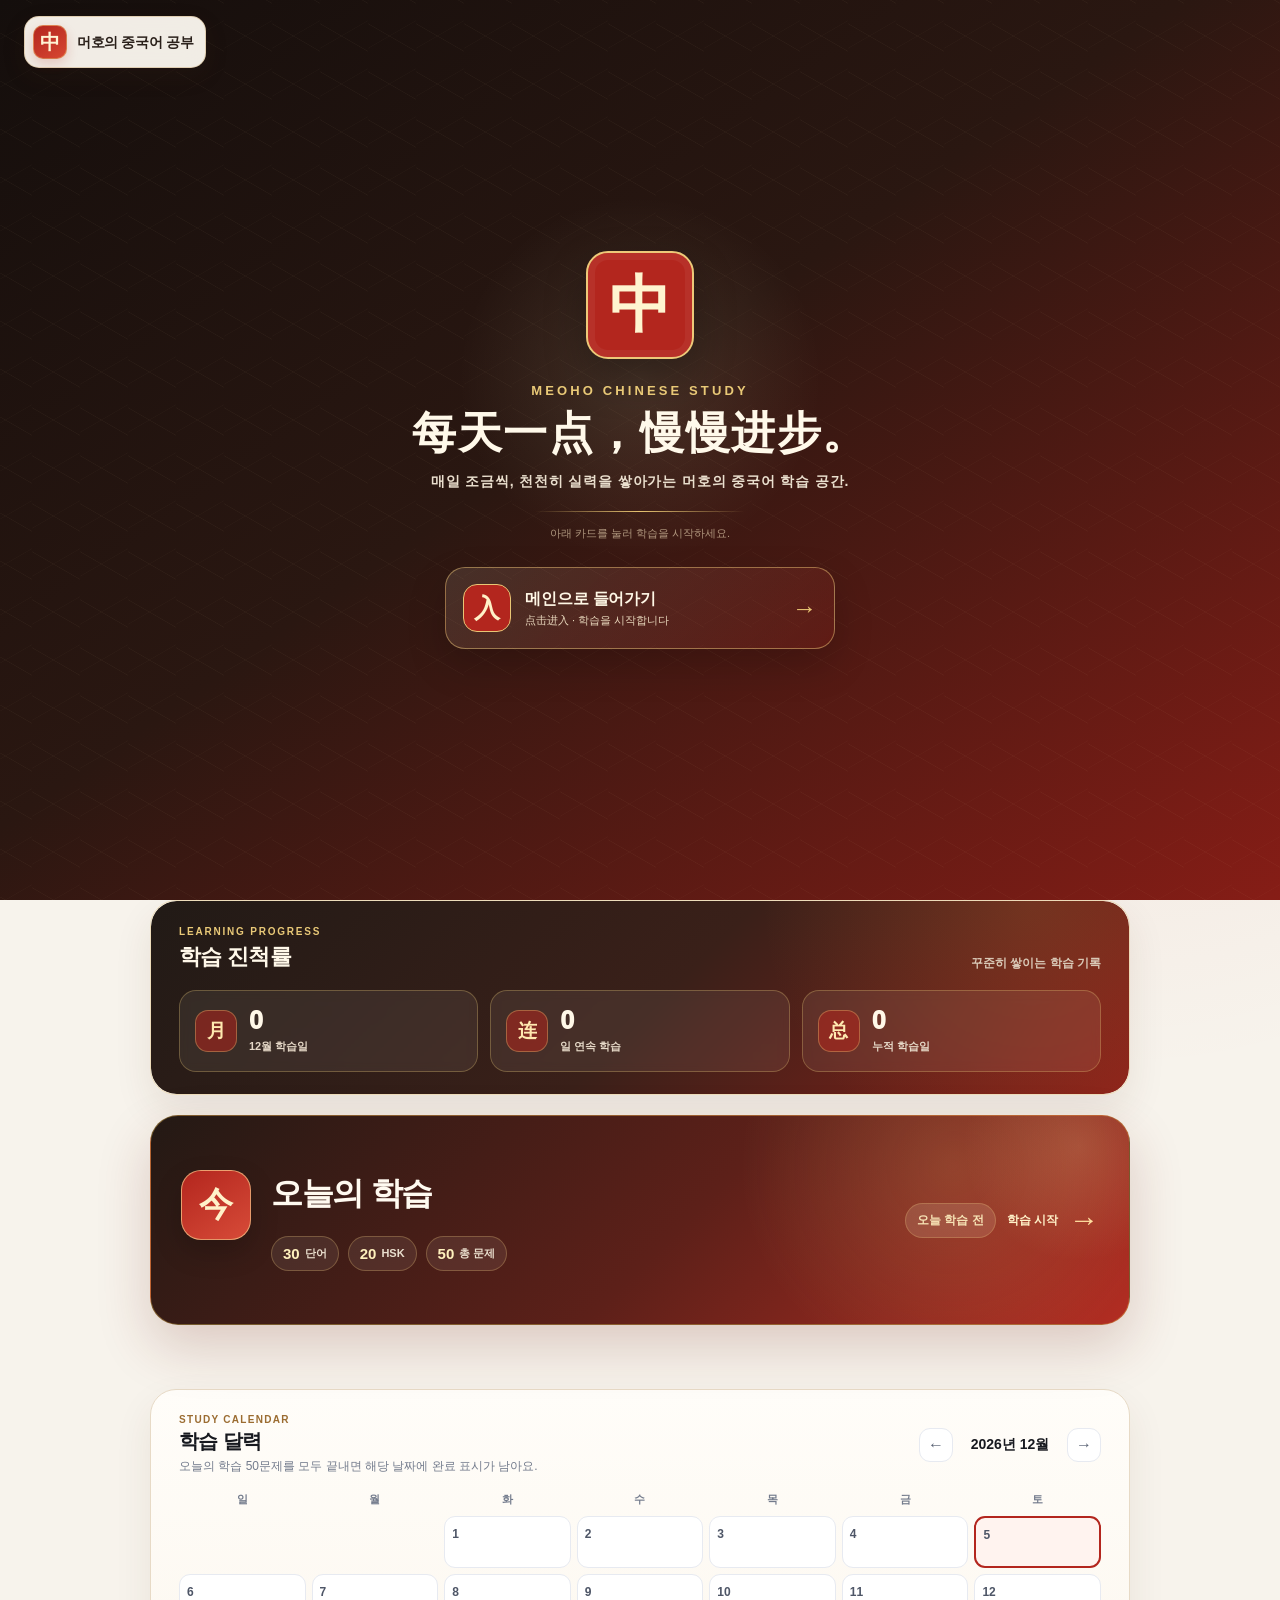
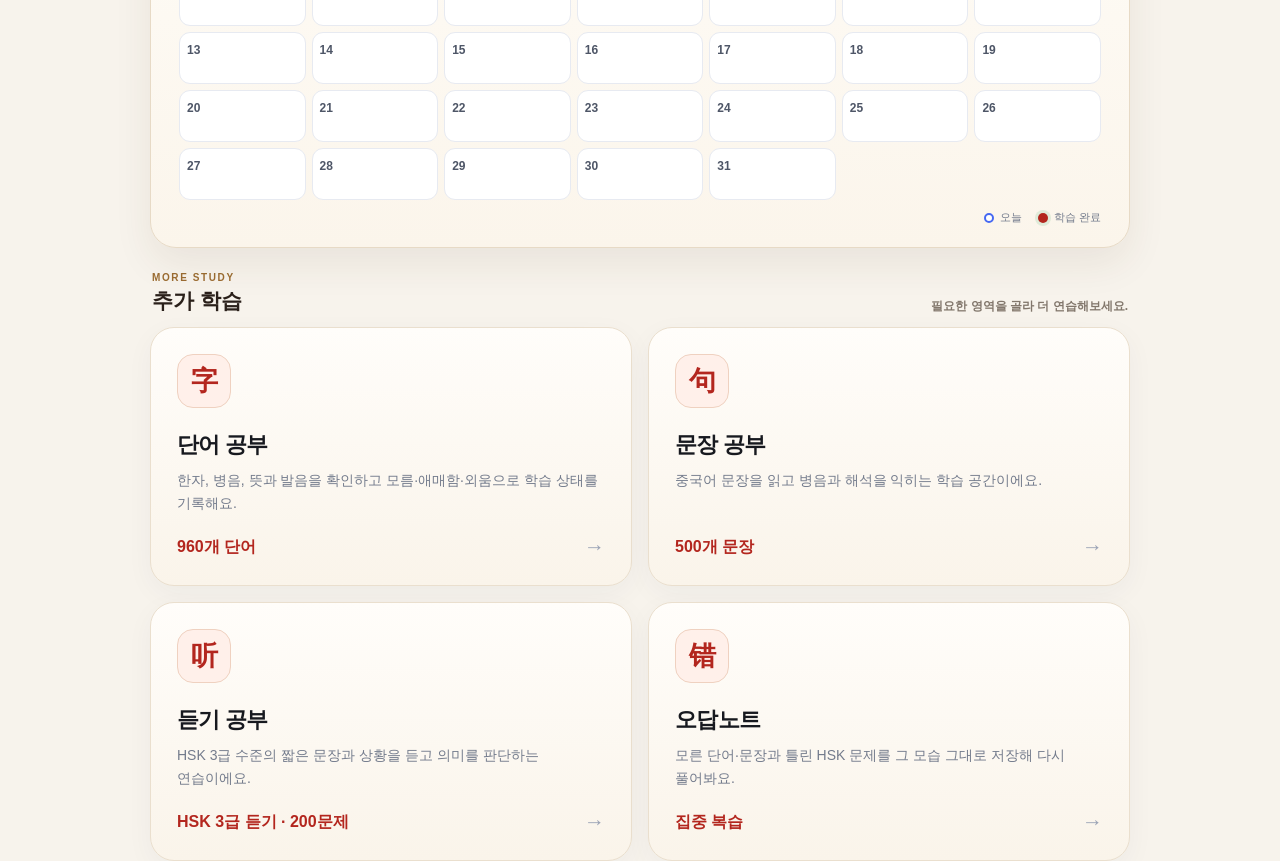
==== commit b8927819: "Add files via upload" ====
--- a/index.html
+++ b/index.html
@@ -1928,11 +1928,113 @@
   pointer-events:auto!important;
 }
 
+
+/* ===== v45 clickable brand home link ===== */
+.brand-home-link,
+a.brand{
+  text-decoration:none !important;
+  color:inherit !important;
+  cursor:pointer;
+}
+.brand-home-link:hover,
+a.brand:hover{
+  opacity:.88;
+}
+.brand-home-link:focus-visible,
+a.brand:focus-visible{
+  outline:2px solid #b3261e;
+  outline-offset:4px;
+  border-radius:10px;
+}
+
+
+/* ===== v46 fixed top-left home button ===== */
+.meoho-home-button{
+  position:fixed;
+  top:16px;
+  left:24px;
+  z-index:30000;
+  display:inline-flex;
+  align-items:center;
+  gap:10px;
+  max-width:calc(100vw - 48px);
+  padding:8px 12px 8px 8px;
+  border:1px solid rgba(218,196,159,.72);
+  border-radius:15px;
+  background:rgba(255,251,244,.94);
+  color:#2a201a !important;
+  text-decoration:none !important;
+  box-shadow:0 8px 24px rgba(86,48,25,.10);
+  backdrop-filter:blur(12px);
+  white-space:nowrap;
+  cursor:pointer;
+  transition:transform .15s ease,box-shadow .15s ease,border-color .15s ease;
+}
+.meoho-home-button:hover{
+  transform:translateY(-1px);
+  border-color:#cf9e5e;
+  box-shadow:0 11px 27px rgba(86,48,25,.14);
+}
+.meoho-home-button:active{
+  transform:scale(.98);
+}
+.meoho-home-button:focus-visible{
+  outline:3px solid rgba(179,38,30,.25);
+  outline-offset:3px;
+}
+.meoho-home-mark{
+  width:34px;
+  height:34px;
+  flex:0 0 34px;
+  display:flex;
+  align-items:center;
+  justify-content:center;
+  border-radius:10px;
+  background:linear-gradient(145deg,#b3261e,#d74732);
+  border:1px solid rgba(239,201,121,.48);
+  color:#fff4d4;
+  font-family:"KaiTi","STKaiti","SimSun",serif;
+  font-size:20px;
+  font-weight:900;
+  box-shadow:0 5px 12px rgba(179,38,30,.18);
+}
+.meoho-home-text{
+  display:block;
+  color:#2a201a;
+  font-size:14px;
+  line-height:1;
+  font-weight:950;
+  letter-spacing:-.025em;
+}
+@media(max-width:620px){
+  .meoho-home-button{
+    top:10px;
+    left:10px;
+    padding:6px 9px 6px 6px;
+    gap:7px;
+  }
+  .meoho-home-mark{
+    width:30px;
+    height:30px;
+    flex-basis:30px;
+    font-size:18px;
+  }
+  .meoho-home-text{
+    font-size:12px;
+  }
+}
+
 </style>
 <link rel="icon" href='data:image/svg+xml,<svg xmlns="http://www.w3.org/2000/svg" viewBox="0 0 64 64"><rect width="64" height="64" rx="16" fill="%234568f2"/><text x="32" y="43" text-anchor="middle" font-size="38" font-weight="700" fill="white">中</text></svg>'>
 
 </head>
 <body>
+
+<a id="meohoHomeButton" class="meoho-home-button" href="index.html" aria-label="머호의 중국어 공부 홈으로 이동">
+  <span class="meoho-home-mark">中</span>
+  <span class="meoho-home-text">머호의 중국어 공부</span>
+</a>
+
 
 <div id="introSplash" class="intro-splash" aria-hidden="false">
   <div class="intro-inner">
@@ -1959,7 +2061,7 @@
 <div class="shell home-shell intro-hidden">
 
   <nav class="topnav">
-    <div class="brand"><div class="brand-mark">中</div>머호의 중국어 공부</div>
+    머호의 중국어 공부</div>
   </nav>
 
 
@@ -2367,5 +2469,19 @@
 </script>
 
 
+
+<script>
+document.addEventListener("DOMContentLoaded",()=>{
+  const homeBtn=document.getElementById("meohoHomeButton");
+  if(homeBtn){
+    homeBtn.addEventListener("click",e=>{
+      e.preventDefault();
+      try{sessionStorage.setItem("meohoIntroSeenV1","1")}catch(err){}
+      window.location.href="index.html?refresh="+Date.now();
+    });
+  }
+});
+</script>
+
 </body>
 </html>
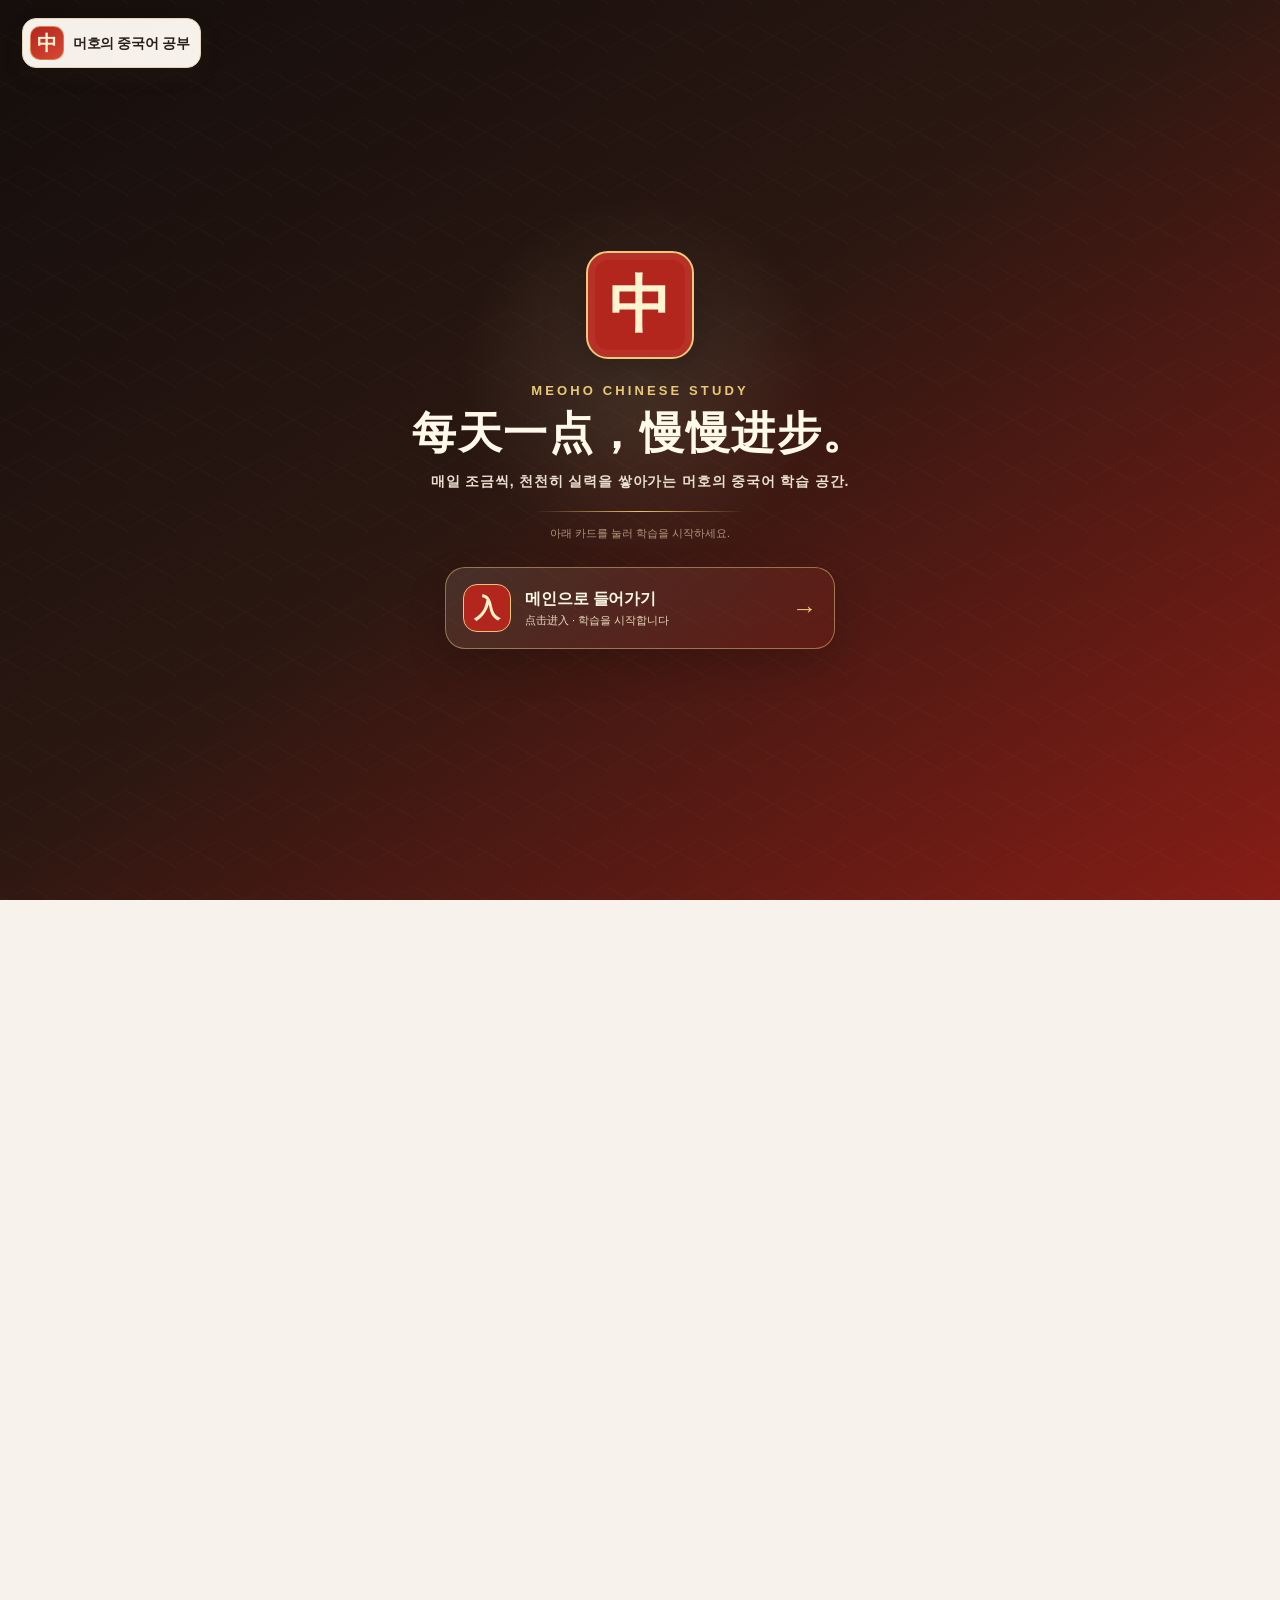
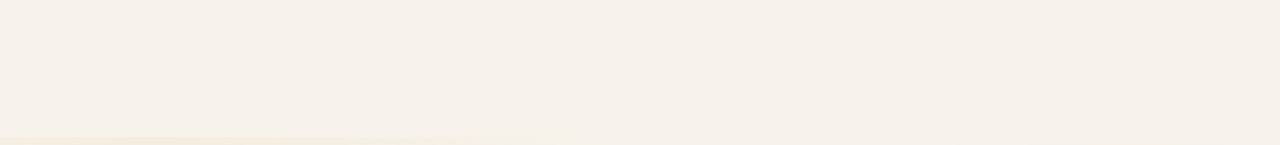
==== commit 3c5a90bf: "Add files via upload" ====
--- a/index.html
+++ b/index.html
@@ -1929,99 +1929,56 @@
 }
 
 
-/* ===== v45 clickable brand home link ===== */
-.brand-home-link,
-a.brand{
-  text-decoration:none !important;
-  color:inherit !important;
-  cursor:pointer;
-}
-.brand-home-link:hover,
-a.brand:hover{
-  opacity:.88;
-}
-.brand-home-link:focus-visible,
-a.brand:focus-visible{
-  outline:2px solid #b3261e;
-  outline-offset:4px;
-  border-radius:10px;
-}
-
-
-/* ===== v46 fixed top-left home button ===== */
+/* ===== v47 stable floating home button ===== */
 .meoho-home-button{
   position:fixed;
-  top:16px;
-  left:24px;
+  top:18px;
+  left:22px;
   z-index:30000;
   display:inline-flex;
   align-items:center;
-  gap:10px;
-  max-width:calc(100vw - 48px);
-  padding:8px 12px 8px 8px;
-  border:1px solid rgba(218,196,159,.72);
-  border-radius:15px;
-  background:rgba(255,251,244,.94);
+  gap:9px;
+  padding:7px 11px 7px 7px;
+  border:1px solid #e4d3b7;
+  border-radius:14px;
+  background:rgba(255,251,244,.96);
   color:#2a201a !important;
   text-decoration:none !important;
-  box-shadow:0 8px 24px rgba(86,48,25,.10);
-  backdrop-filter:blur(12px);
+  box-shadow:0 8px 22px rgba(86,48,25,.10);
+  backdrop-filter:blur(10px);
   white-space:nowrap;
   cursor:pointer;
-  transition:transform .15s ease,box-shadow .15s ease,border-color .15s ease;
+  transition:transform .15s ease, box-shadow .15s ease, border-color .15s ease;
 }
 .meoho-home-button:hover{
   transform:translateY(-1px);
-  border-color:#cf9e5e;
-  box-shadow:0 11px 27px rgba(86,48,25,.14);
-}
-.meoho-home-button:active{
-  transform:scale(.98);
-}
-.meoho-home-button:focus-visible{
-  outline:3px solid rgba(179,38,30,.25);
-  outline-offset:3px;
-}
+  border-color:#c99958;
+  box-shadow:0 11px 26px rgba(86,48,25,.14);
+}
+.meoho-home-button:active{transform:scale(.98)}
 .meoho-home-mark{
-  width:34px;
-  height:34px;
-  flex:0 0 34px;
-  display:flex;
-  align-items:center;
-  justify-content:center;
+  width:34px;height:34px;flex:0 0 34px;
+  display:flex;align-items:center;justify-content:center;
   border-radius:10px;
   background:linear-gradient(145deg,#b3261e,#d74732);
-  border:1px solid rgba(239,201,121,.48);
+  border:1px solid rgba(239,201,121,.5);
   color:#fff4d4;
   font-family:"KaiTi","STKaiti","SimSun",serif;
-  font-size:20px;
-  font-weight:900;
-  box-shadow:0 5px 12px rgba(179,38,30,.18);
+  font-size:20px;font-weight:900;
 }
 .meoho-home-text{
-  display:block;
   color:#2a201a;
   font-size:14px;
   line-height:1;
-  font-weight:950;
+  font-weight:900;
   letter-spacing:-.025em;
 }
+/* Keep old header markup intact but hide its old brand, preventing DOM damage. */
+.topnav .brand{visibility:hidden!important}
 @media(max-width:620px){
-  .meoho-home-button{
-    top:10px;
-    left:10px;
-    padding:6px 9px 6px 6px;
-    gap:7px;
-  }
-  .meoho-home-mark{
-    width:30px;
-    height:30px;
-    flex-basis:30px;
-    font-size:18px;
-  }
-  .meoho-home-text{
-    font-size:12px;
-  }
+  .meoho-home-button{top:10px;left:10px;padding:6px 9px 6px 6px;gap:7px}
+  .meoho-home-mark{width:30px;height:30px;flex-basis:30px;font-size:18px}
+  .meoho-home-text{font-size:12px}
 }
 
 </style>
@@ -2061,7 +2018,7 @@
 <div class="shell home-shell intro-hidden">
 
   <nav class="topnav">
-    머호의 중국어 공부</div>
+    <div class="brand"><div class="brand-mark">中</div>머호의 중국어 공부</div>
   </nav>
 
 
@@ -2472,14 +2429,13 @@
 
 <script>
 document.addEventListener("DOMContentLoaded",()=>{
-  const homeBtn=document.getElementById("meohoHomeButton");
-  if(homeBtn){
-    homeBtn.addEventListener("click",e=>{
-      e.preventDefault();
-      try{sessionStorage.setItem("meohoIntroSeenV1","1")}catch(err){}
-      window.location.href="index.html?refresh="+Date.now();
-    });
-  }
+  const btn=document.getElementById("meohoHomeButton");
+  if(!btn)return;
+  btn.addEventListener("click",e=>{
+    e.preventDefault();
+    try{sessionStorage.setItem("meohoIntroSeenV1","1")}catch(err){}
+    window.location.reload();
+  });
 });
 </script>
 
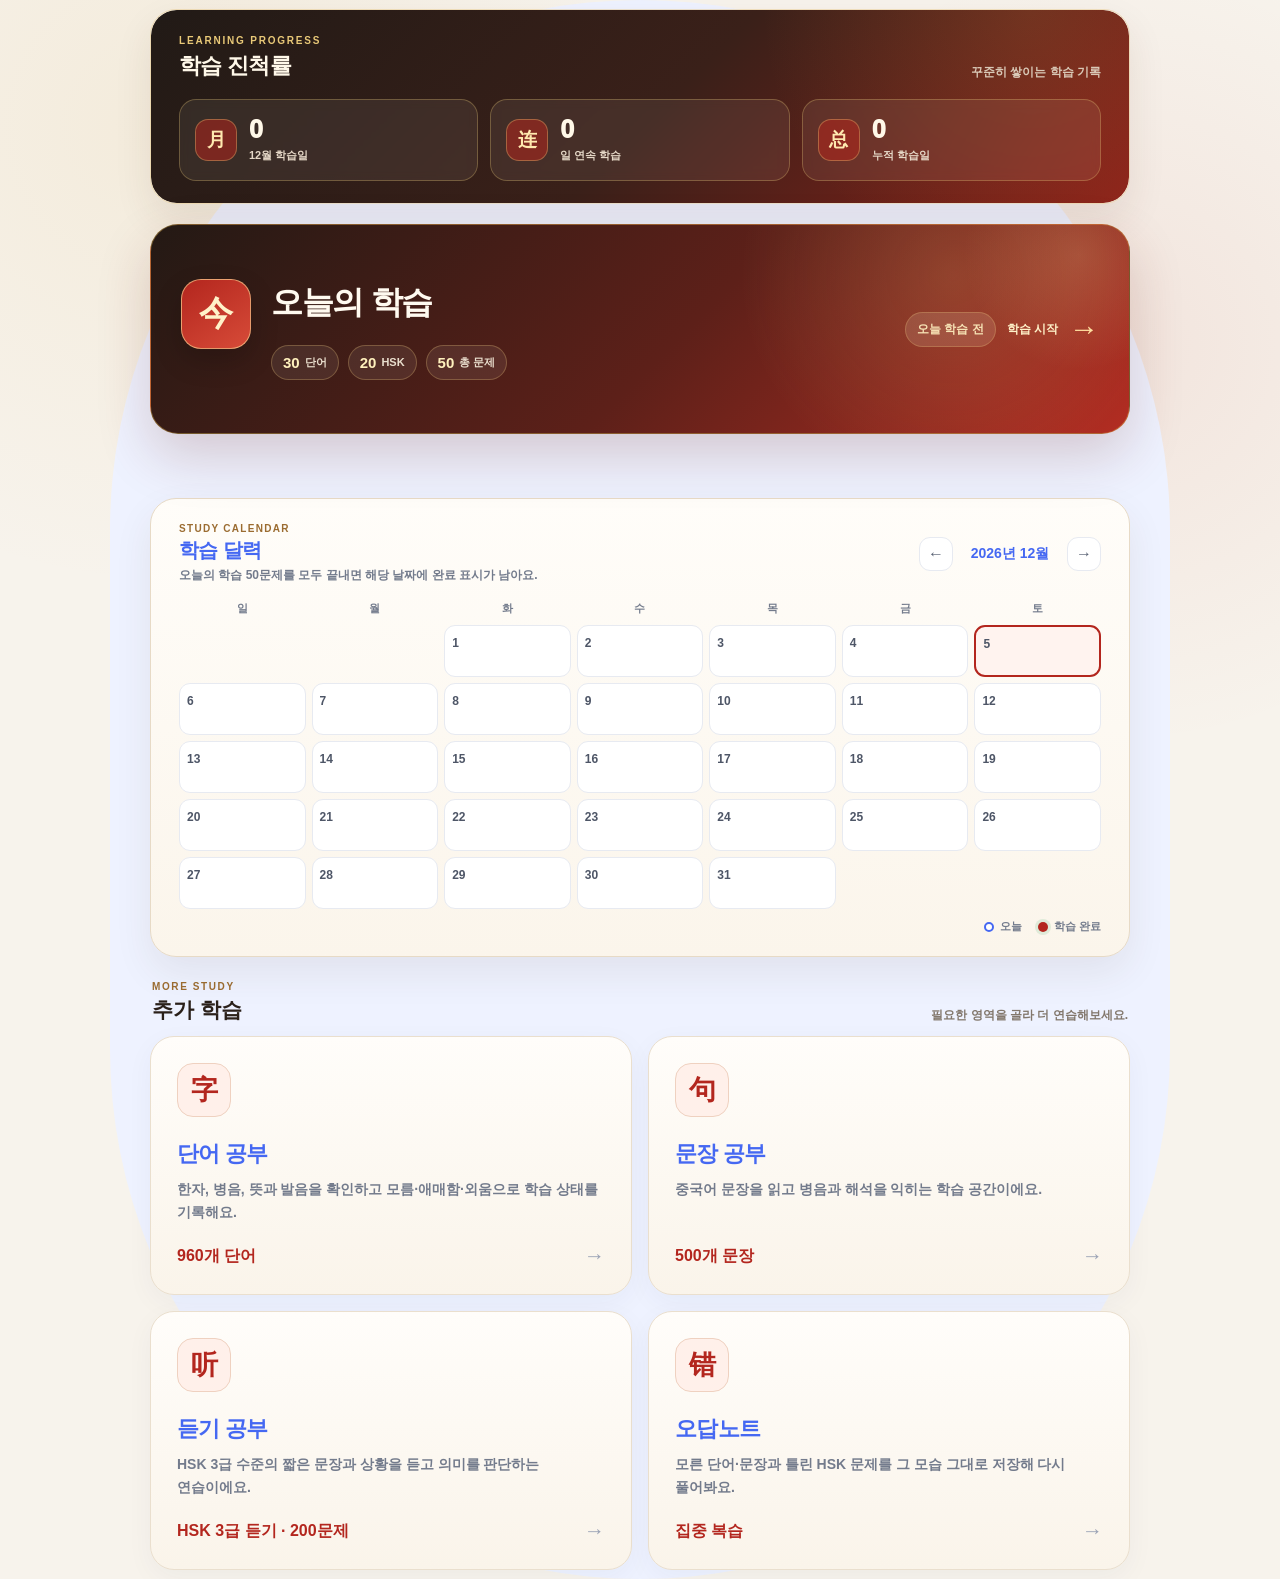
==== commit 8553bf47: "Add files via upload" ====
--- a/index.html
+++ b/index.html
@@ -1974,7 +1974,8 @@
   letter-spacing:-.025em;
 }
 /* Keep old header markup intact but hide its old brand, preventing DOM damage. */
-.topnav .brand{visibility:hidden!important}
+.topnav{display:none!important}.topnav .brand{visibility:hidden!important}
+#meohoHomeButton{display:none!important}
 @media(max-width:620px){
   .meoho-home-button{top:10px;left:10px;padding:6px 9px 6px 6px;gap:7px}
   .meoho-home-mark{width:30px;height:30px;flex-basis:30px;font-size:18px}
@@ -1987,39 +1988,9 @@
 </head>
 <body>
 
-<a id="meohoHomeButton" class="meoho-home-button" href="index.html" aria-label="머호의 중국어 공부 홈으로 이동">
-  <span class="meoho-home-mark">中</span>
-  <span class="meoho-home-text">머호의 중국어 공부</span>
-</a>
-
-
-<div id="introSplash" class="intro-splash" aria-hidden="false">
-  <div class="intro-inner">
-    <div class="intro-seal">中</div>
-    <p class="intro-kicker">MEOHO CHINESE STUDY</p>
-    <h1 class="intro-title">每天一点，慢慢进步。</h1>
-    <p class="intro-sub">매일 조금씩, 천천히 실력을 쌓아가는 머호의 중국어 학습 공간.</p>
-    <div class="intro-line"></div>
-    <p class="intro-sound-hint">아래 카드를 눌러 학습을 시작하세요.</p>
-
-    <div class="intro-enter-wrap">
-      <button id="introEnterCard" class="intro-enter-card" type="button">
-        <span class="intro-enter-icon">入</span>
-        <span class="intro-enter-copy">
-          <strong>메인으로 들어가기</strong>
-          <small>点击进入 · 학습을 시작합니다</small>
-        </span>
-        <span class="intro-enter-arrow">→</span>
-      </button>
-    </div>
-  </div>
-</div>
-
-<div class="shell home-shell intro-hidden">
-
-  <nav class="topnav">
-    <div class="brand"><div class="brand-mark">中</div>머호의 중국어 공부</div>
-  </nav>
+
+
+<div class="shell home-shell reveal">
 
 
   <main class="home-main">
@@ -2304,10 +2275,8 @@
   const enterCard=document.getElementById("introEnterCard");
 
   // Intro is shown only once per browser tab/session.
-  let introSeen=false;
-  try{
-    introSeen=sessionStorage.getItem("meohoIntroSeenV1")==="1";
-  }catch(e){}
+  let introSeen=true;
+  try{ introSeen=true; }catch(e){}
 
   // Small click sound only; no BGM.
   let audioCtx=null;
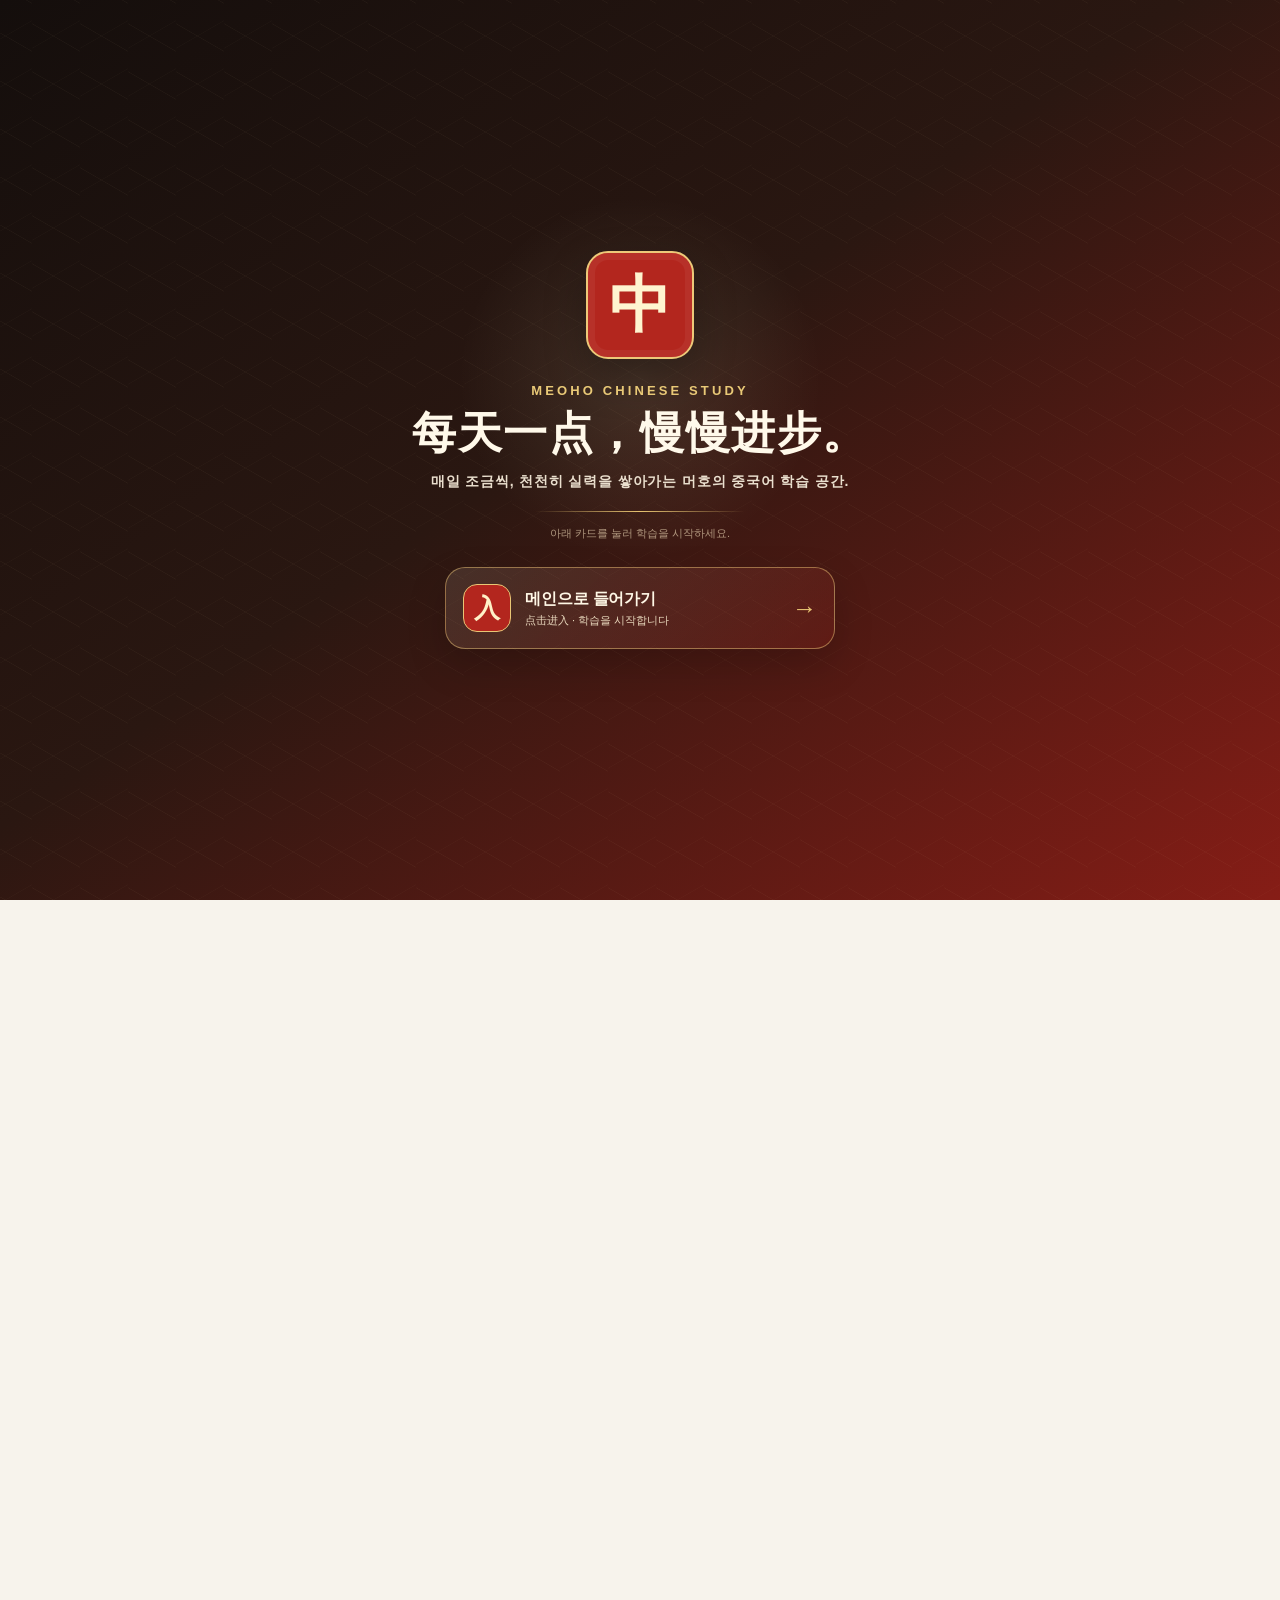
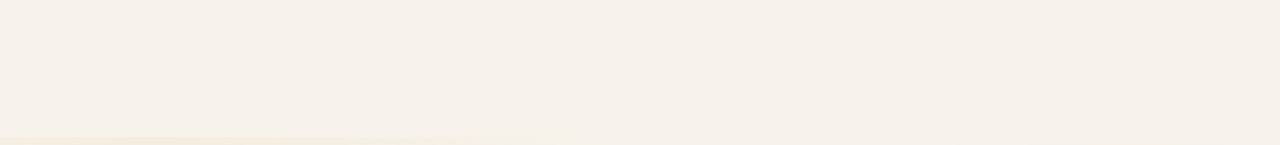
==== commit 5e97c41a: "Add files via upload" ====
--- a/index.html
+++ b/index.html
@@ -1974,23 +1974,57 @@
   letter-spacing:-.025em;
 }
 /* Keep old header markup intact but hide its old brand, preventing DOM damage. */
-.topnav{display:none!important}.topnav .brand{visibility:hidden!important}
-#meohoHomeButton{display:none!important}
+.topnav .brand{visibility:hidden!important}
 @media(max-width:620px){
   .meoho-home-button{top:10px;left:10px;padding:6px 9px 6px 6px;gap:7px}
   .meoho-home-mark{width:30px;height:30px;flex-basis:30px;font-size:18px}
   .meoho-home-text{font-size:12px}
 }
 
+
+/* ===== v49 intro has no home button; button appears from main ===== */
+body.intro-active #meohoHomeButton{display:none!important}
+body.main-active #meohoHomeButton{display:inline-flex!important}
+
 </style>
 <link rel="icon" href='data:image/svg+xml,<svg xmlns="http://www.w3.org/2000/svg" viewBox="0 0 64 64"><rect width="64" height="64" rx="16" fill="%234568f2"/><text x="32" y="43" text-anchor="middle" font-size="38" font-weight="700" fill="white">中</text></svg>'>
 
 </head>
-<body>
-
-
-
-<div class="shell home-shell reveal">
+<body class="intro-active">
+
+<a id="meohoHomeButton" class="meoho-home-button" href="index.html" aria-label="머호의 중국어 공부 홈으로 이동">
+  <span class="meoho-home-mark">中</span>
+  <span class="meoho-home-text">머호의 중국어 공부</span>
+</a>
+
+
+<div id="introSplash" class="intro-splash" aria-hidden="false">
+  <div class="intro-inner">
+    <div class="intro-seal">中</div>
+    <p class="intro-kicker">MEOHO CHINESE STUDY</p>
+    <h1 class="intro-title">每天一点，慢慢进步。</h1>
+    <p class="intro-sub">매일 조금씩, 천천히 실력을 쌓아가는 머호의 중국어 학습 공간.</p>
+    <div class="intro-line"></div>
+    <p class="intro-sound-hint">아래 카드를 눌러 학습을 시작하세요.</p>
+
+    <div class="intro-enter-wrap">
+      <button id="introEnterCard" class="intro-enter-card" type="button">
+        <span class="intro-enter-icon">入</span>
+        <span class="intro-enter-copy">
+          <strong>메인으로 들어가기</strong>
+          <small>点击进入 · 학습을 시작합니다</small>
+        </span>
+        <span class="intro-enter-arrow">→</span>
+      </button>
+    </div>
+  </div>
+</div>
+
+<div class="shell home-shell intro-hidden">
+
+  <nav class="topnav">
+    <div class="brand"><div class="brand-mark">中</div>머호의 중국어 공부</div>
+  </nav>
 
 
   <main class="home-main">
@@ -2275,8 +2309,10 @@
   const enterCard=document.getElementById("introEnterCard");
 
   // Intro is shown only once per browser tab/session.
-  let introSeen=true;
-  try{ introSeen=true; }catch(e){}
+  let introSeen=false;
+  try{
+    introSeen=sessionStorage.getItem("meohoIntroSeenV1")==="1";
+  }catch(e){}
 
   // Small click sound only; no BGM.
   let audioCtx=null;
@@ -2305,6 +2341,8 @@
 
   function showMain(withAnimation){
     forceTop();
+    document.body.classList.remove("intro-active");
+    document.body.classList.add("main-active");
 
     if(shell){
       shell.inert=false;
